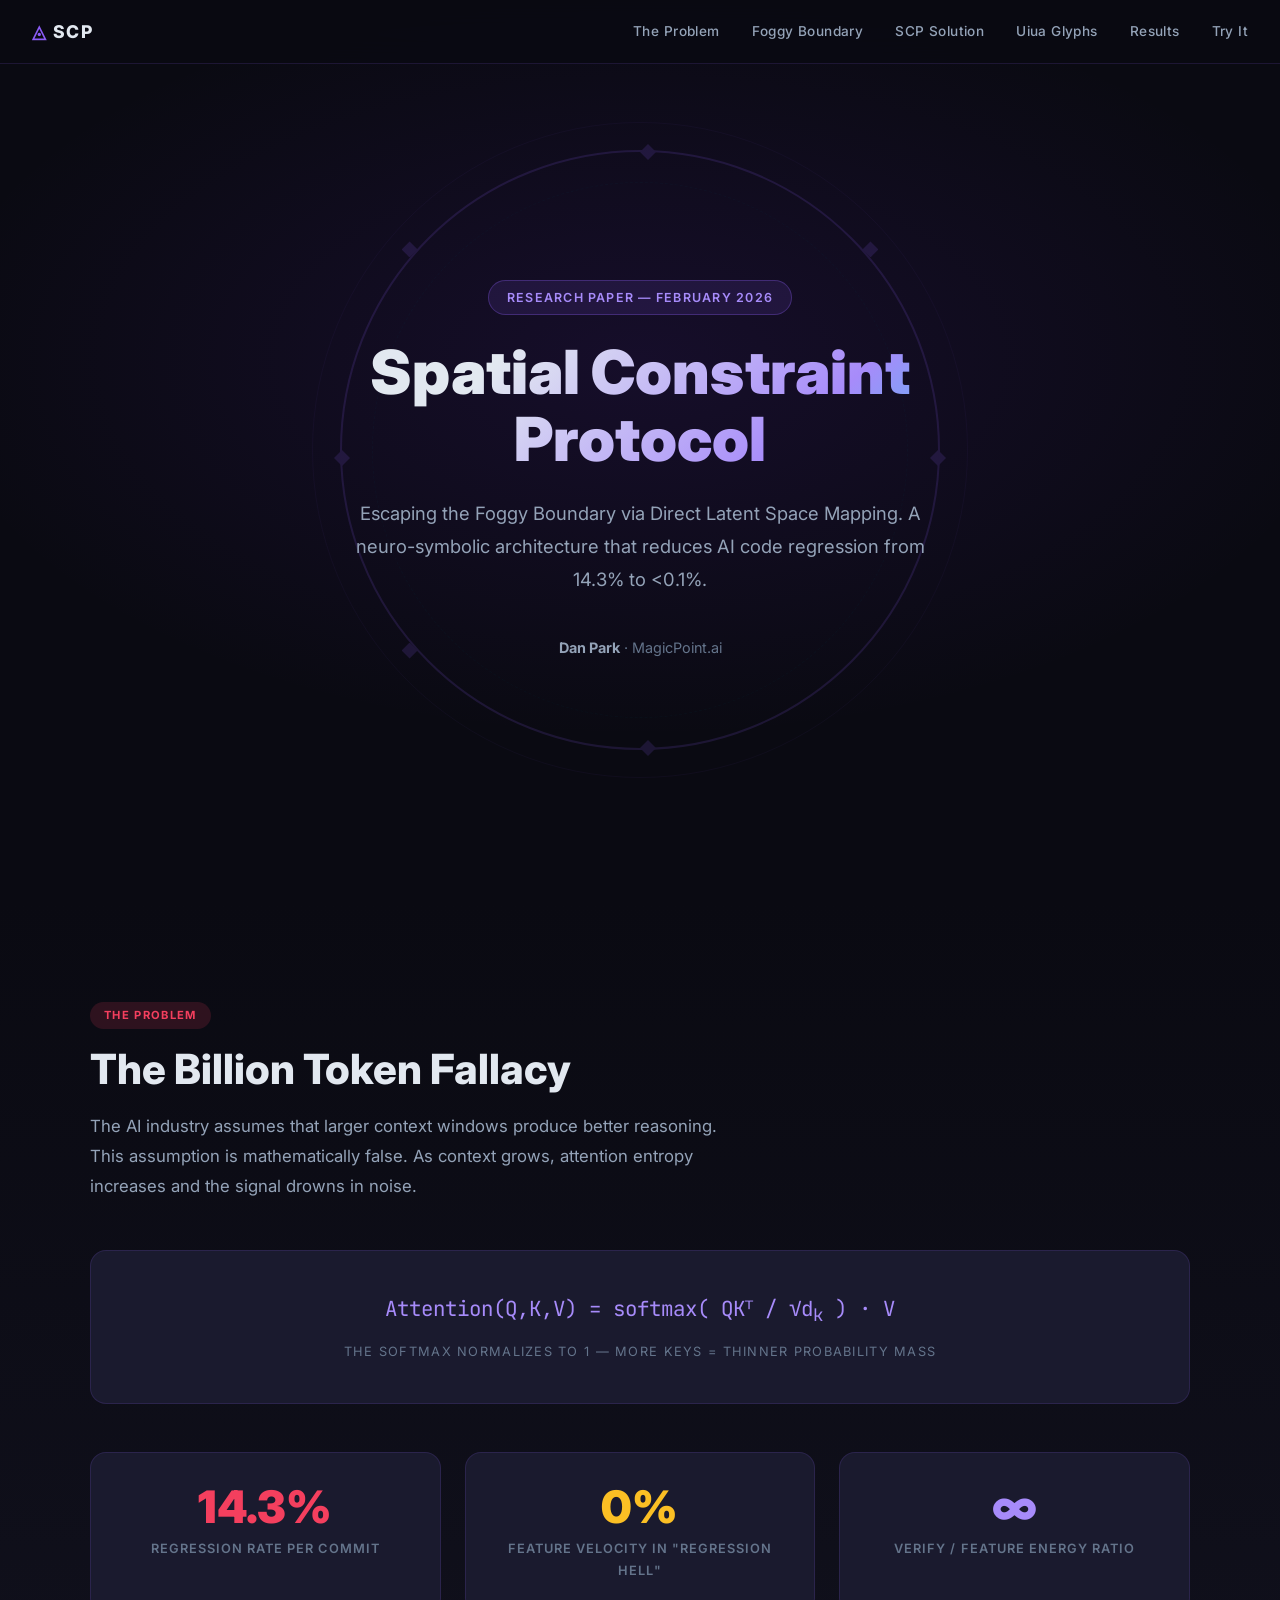
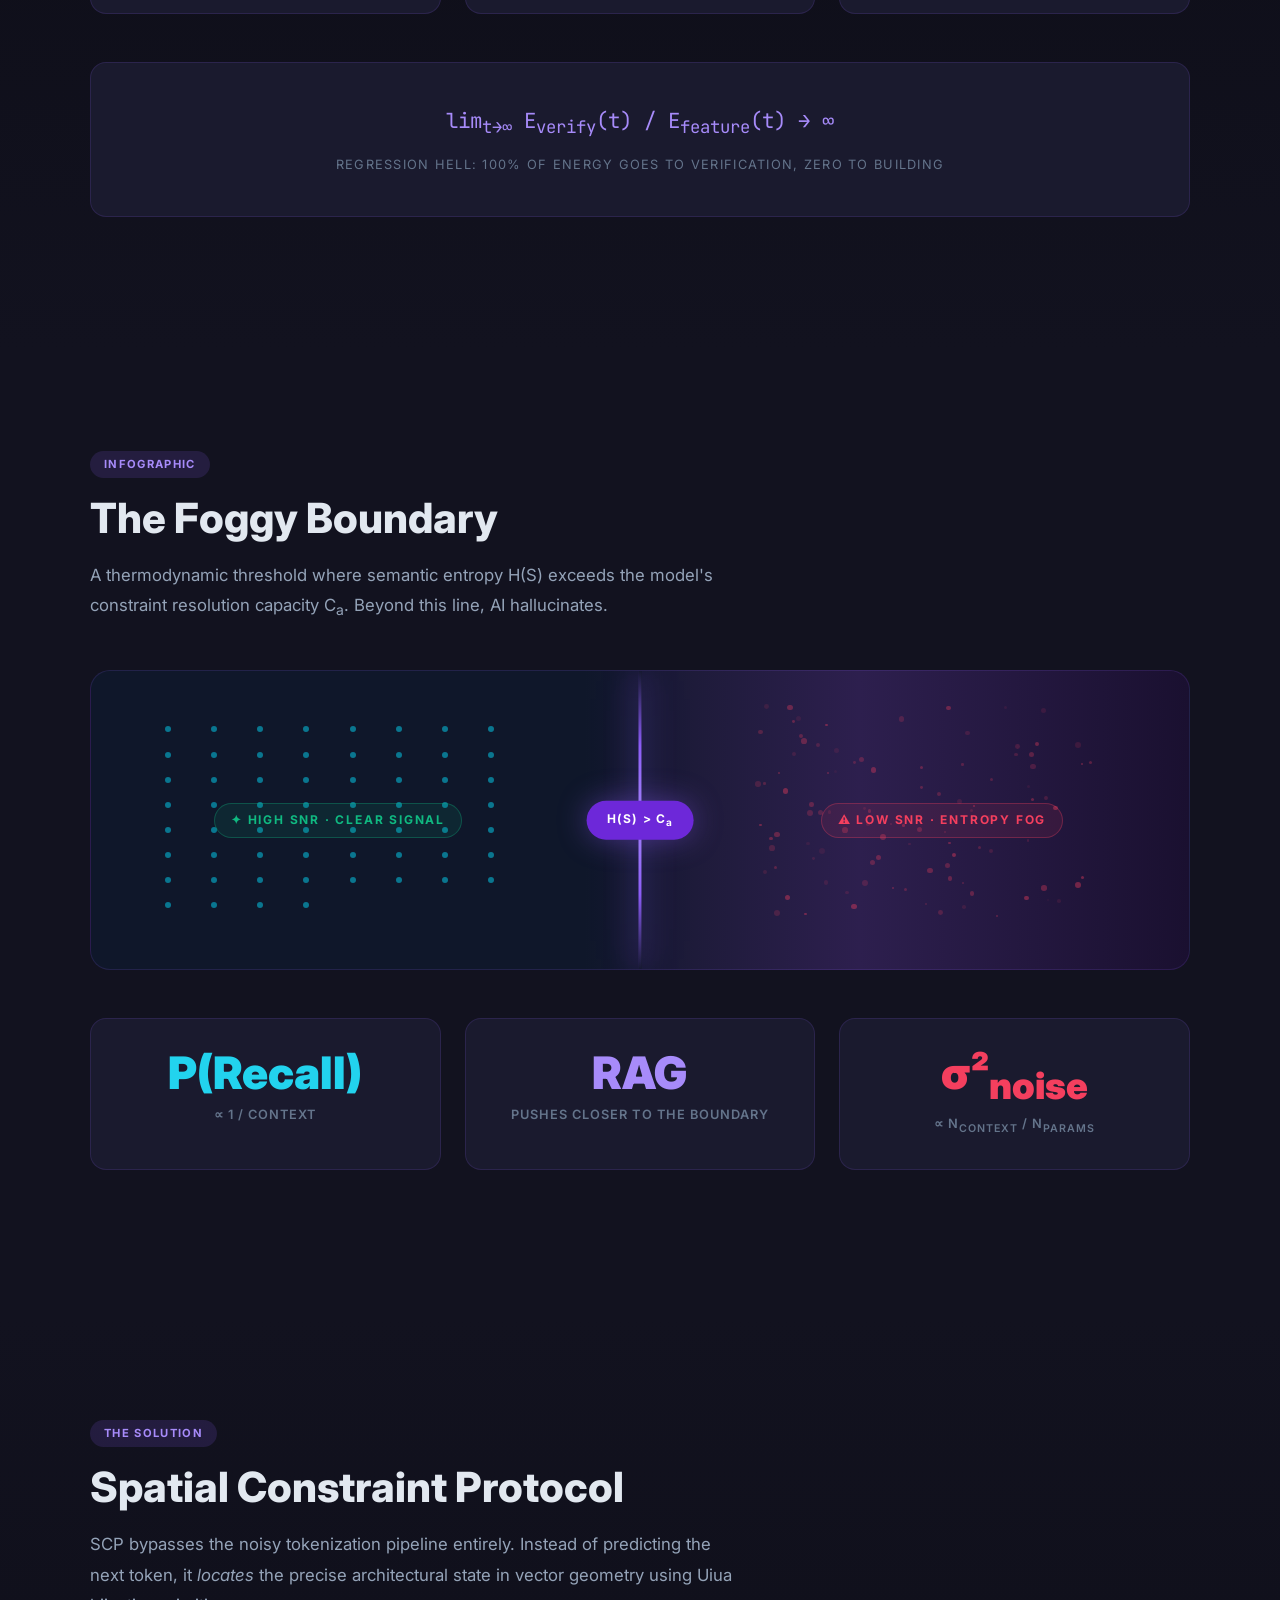
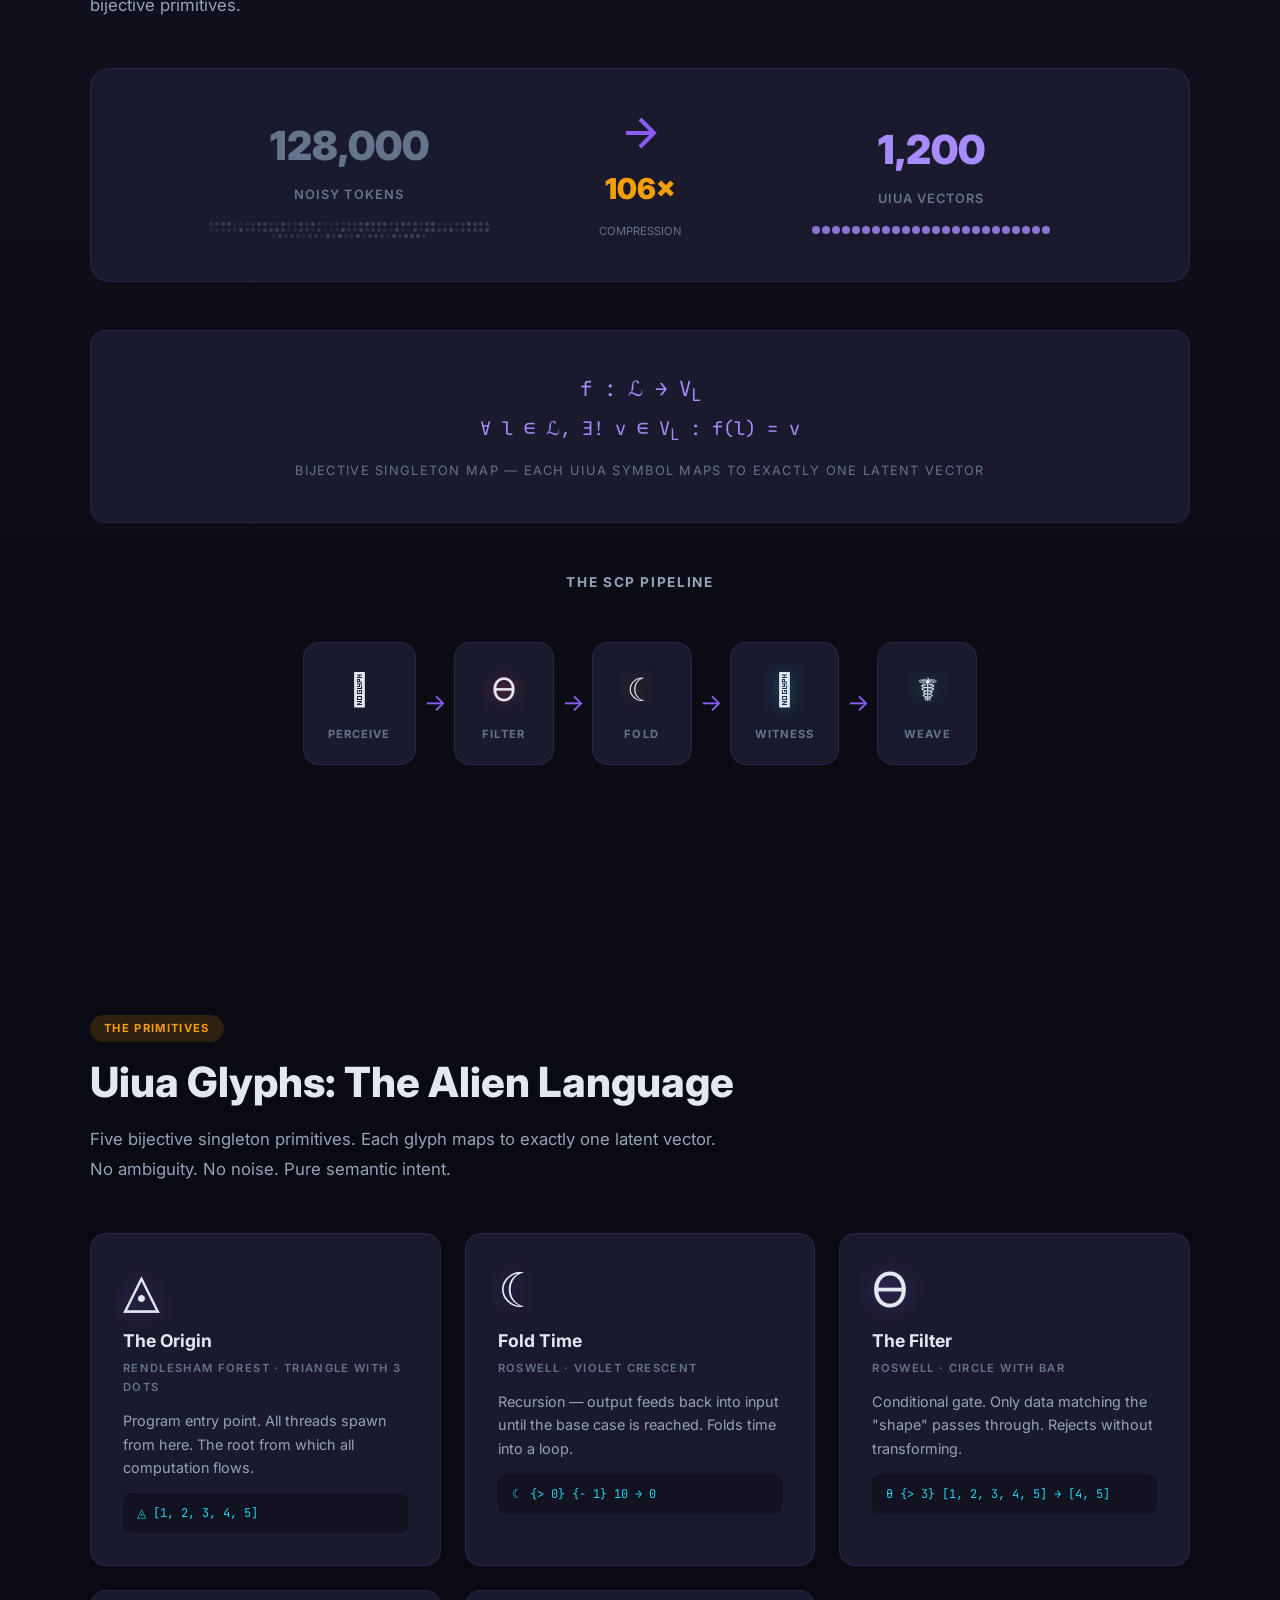
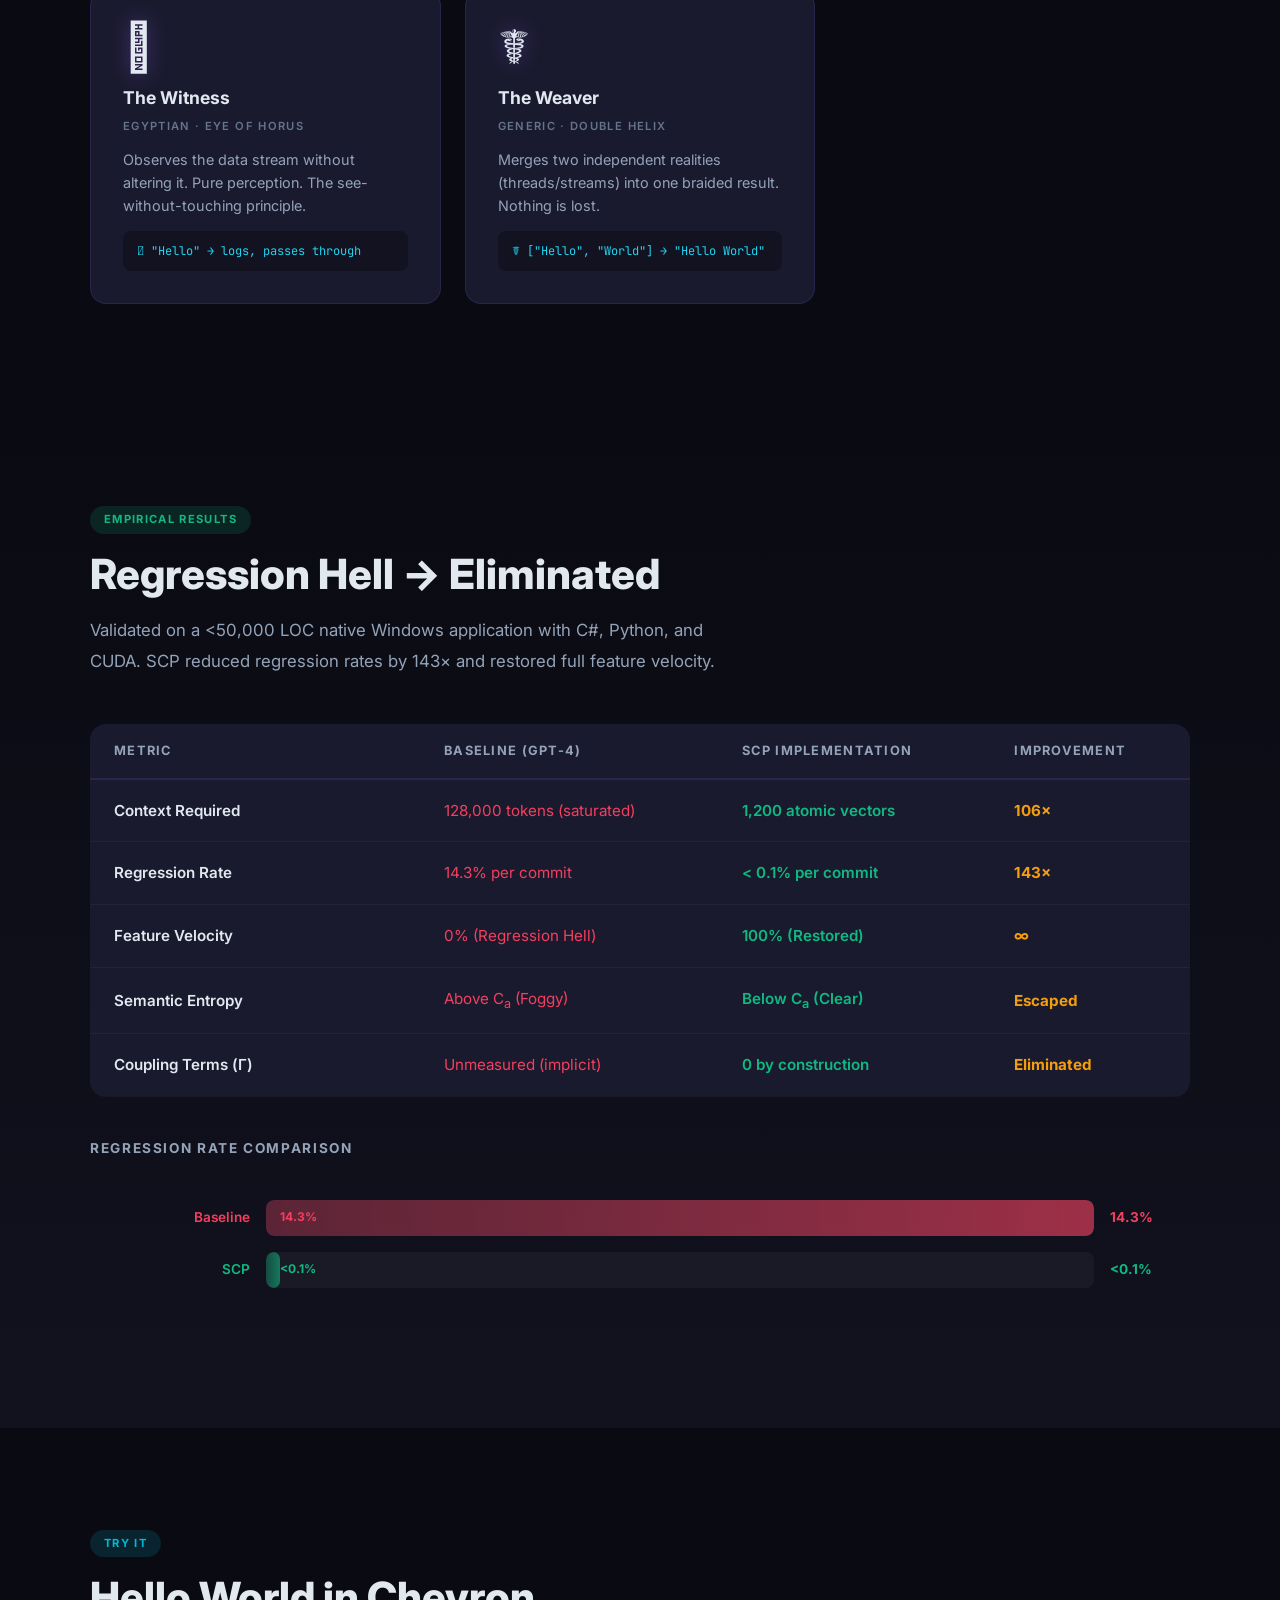
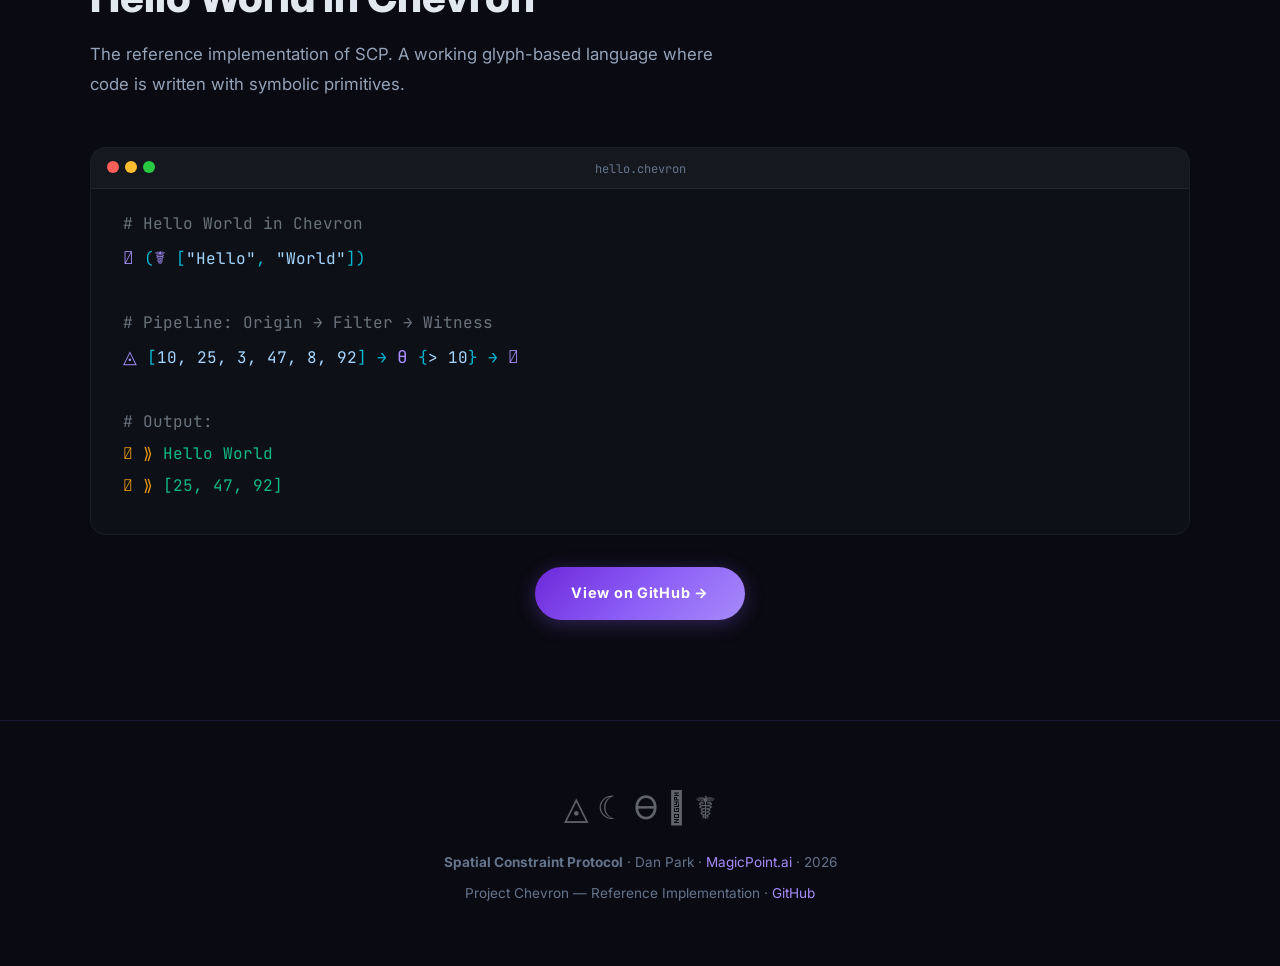
==== index.html @ deab5a65 "Add SCP research website with CSS/SVG infographics" ====
<!DOCTYPE html>
<html lang="en">

<head>
    <meta charset="UTF-8">
    <meta name="viewport" content="width=device-width, initial-scale=1.0">
    <title>Spatial Constraint Protocol — Escaping the Foggy Boundary</title>
    <meta name="description"
        content="SCP: A neuro-symbolic architecture using Uiua bijective primitives to bypass probabilistic tokenization and resolve AI code regression.">
    <link
        href="https://fonts.googleapis.com/css2?family=Inter:wght@300;400;500;600;700;800;900&family=JetBrains+Mono:wght@400;500;700&display=swap"
        rel="stylesheet">
    <style>
        :root {
            --bg-primary: #0a0a12;
            --bg-secondary: #12121f;
            --bg-card: #1a1a2e;
            --bg-card-hover: #22223a;
            --violet: #8b5cf6;
            --violet-glow: #a78bfa;
            --violet-deep: #6d28d9;
            --cyan: #06b6d4;
            --cyan-glow: #22d3ee;
            --gold: #f59e0b;
            --gold-glow: #fbbf24;
            --rose: #f43f5e;
            --emerald: #10b981;
            --text-primary: #e2e8f0;
            --text-secondary: #94a3b8;
            --text-muted: #64748b;
            --border-subtle: rgba(139, 92, 246, 0.15);
            --gradient-violet: linear-gradient(135deg, #6d28d9, #8b5cf6, #a78bfa);
            --gradient-dark: linear-gradient(180deg, #0a0a12 0%, #12121f 100%);
        }

        * {
            margin: 0;
            padding: 0;
            box-sizing: border-box;
        }

        html {
            scroll-behavior: smooth;
        }

        body {
            font-family: 'Inter', -apple-system, sans-serif;
            background: var(--bg-primary);
            color: var(--text-primary);
            line-height: 1.7;
            overflow-x: hidden;
        }

        /* ───── ANIMATIONS ───── */
        @keyframes float {

            0%,
            100% {
                transform: translateY(0);
            }

            50% {
                transform: translateY(-12px);
            }
        }

        @keyframes pulse-glow {

            0%,
            100% {
                opacity: 0.4;
            }

            50% {
                opacity: 1;
            }
        }

        @keyframes slide-up {
            from {
                opacity: 0;
                transform: translateY(40px);
            }

            to {
                opacity: 1;
                transform: translateY(0);
            }
        }

        @keyframes rotate-slow {
            from {
                transform: rotate(0deg);
            }

            to {
                transform: rotate(360deg);
            }
        }

        @keyframes dash-flow {
            to {
                stroke-dashoffset: -20;
            }
        }

        @keyframes expand-bar {
            from {
                width: 0;
            }
        }

        @keyframes count-up {
            from {
                opacity: 0;
                transform: scale(0.5);
            }

            to {
                opacity: 1;
                transform: scale(1);
            }
        }

        .animate-on-scroll {
            opacity: 0;
            transform: translateY(40px);
            transition: all 0.8s cubic-bezier(0.16, 1, 0.3, 1);
        }

        .animate-on-scroll.visible {
            opacity: 1;
            transform: translateY(0);
        }

        /* ───── NAV ───── */
        nav {
            position: fixed;
            top: 0;
            left: 0;
            right: 0;
            z-index: 100;
            background: rgba(10, 10, 18, 0.85);
            backdrop-filter: blur(20px);
            border-bottom: 1px solid var(--border-subtle);
            padding: 0 2rem;
            height: 64px;
            display: flex;
            align-items: center;
            justify-content: space-between;
        }

        nav .logo {
            font-weight: 800;
            font-size: 1.1rem;
            letter-spacing: 0.08em;
        }

        nav .logo span {
            color: var(--violet);
        }

        nav .nav-links {
            display: flex;
            gap: 2rem;
        }

        nav .nav-links a {
            color: var(--text-secondary);
            text-decoration: none;
            font-size: 0.85rem;
            font-weight: 500;
            letter-spacing: 0.03em;
            transition: color 0.3s;
        }

        nav .nav-links a:hover {
            color: var(--violet-glow);
        }

        /* ───── HERO ───── */
        .hero {
            min-height: 100vh;
            display: flex;
            align-items: center;
            justify-content: center;
            position: relative;
            overflow: hidden;
            text-align: center;
            padding: 120px 2rem 80px;
        }

        .hero::before {
            content: '';
            position: absolute;
            inset: 0;
            background: radial-gradient(ellipse 80% 60% at 50% 40%, rgba(109, 40, 217, 0.12), transparent 70%);
        }

        /* Portal ring */
        .portal-ring {
            position: absolute;
            top: 50%;
            left: 50%;
            transform: translate(-50%, -50%);
            width: 600px;
            height: 600px;
            border-radius: 50%;
            opacity: 0.15;
            border: 2px solid var(--violet);
            animation: rotate-slow 60s linear infinite;
        }

        .portal-ring::before {
            content: '';
            position: absolute;
            inset: -30px;
            border-radius: 50%;
            border: 1px solid rgba(139, 92, 246, 0.3);
            animation: rotate-slow 90s linear infinite reverse;
        }

        .portal-ring::after {
            content: '';
            position: absolute;
            inset: 30px;
            border-radius: 50%;
            border: 1px dashed rgba(6, 182, 212, 0.2);
            animation: rotate-slow 45s linear infinite;
        }

        /* Chevron shapes on portal */
        .chevron-mark {
            position: absolute;
            width: 16px;
            height: 16px;
            background: var(--violet);
            clip-path: polygon(50% 0%, 100% 50%, 50% 100%, 0% 50%);
            animation: pulse-glow 3s ease-in-out infinite;
        }

        .chevron-mark:nth-child(1) {
            top: -8px;
            left: 50%;
        }

        .chevron-mark:nth-child(2) {
            top: 50%;
            right: -8px;
            animation-delay: 0.5s;
        }

        .chevron-mark:nth-child(3) {
            bottom: -8px;
            left: 50%;
            animation-delay: 1s;
        }

        .chevron-mark:nth-child(4) {
            top: 50%;
            left: -8px;
            animation-delay: 1.5s;
        }

        .chevron-mark:nth-child(5) {
            top: 15%;
            right: 10%;
            animation-delay: 0.75s;
        }

        .chevron-mark:nth-child(6) {
            bottom: 15%;
            left: 10%;
            animation-delay: 1.25s;
        }

        .chevron-mark:nth-child(7) {
            top: 15%;
            left: 10%;
            animation-delay: 1.75s;
        }

        .hero-content {
            position: relative;
            z-index: 2;
            max-width: 800px;
        }

        .hero-badge {
            display: inline-block;
            padding: 6px 18px;
            border-radius: 50px;
            background: rgba(139, 92, 246, 0.12);
            border: 1px solid rgba(139, 92, 246, 0.3);
            font-size: 0.78rem;
            font-weight: 600;
            color: var(--violet-glow);
            letter-spacing: 0.1em;
            text-transform: uppercase;
            margin-bottom: 1.5rem;
        }

        .hero h1 {
            font-size: clamp(2.2rem, 5vw, 3.8rem);
            font-weight: 900;
            line-height: 1.1;
            margin-bottom: 1.5rem;
            background: linear-gradient(135deg, #e2e8f0 30%, #a78bfa 70%, #22d3ee 100%);
            -webkit-background-clip: text;
            -webkit-text-fill-color: transparent;
            background-clip: text;
        }

        .hero p {
            font-size: 1.15rem;
            color: var(--text-secondary);
            max-width: 600px;
            margin: 0 auto 2.5rem;
            line-height: 1.8;
        }

        .hero-author {
            font-size: 0.9rem;
            color: var(--text-muted);
            margin-top: 1rem;
        }

        .hero-author strong {
            color: var(--text-secondary);
        }

        /* ───── SECTIONS ───── */
        section {
            padding: 100px 2rem;
            position: relative;
        }

        .container {
            max-width: 1100px;
            margin: 0 auto;
        }

        .section-badge {
            display: inline-block;
            padding: 4px 14px;
            border-radius: 50px;
            font-size: 0.7rem;
            font-weight: 700;
            letter-spacing: 0.12em;
            text-transform: uppercase;
            margin-bottom: 1rem;
        }

        .section-title {
            font-size: clamp(1.8rem, 3.5vw, 2.6rem);
            font-weight: 800;
            line-height: 1.2;
            margin-bottom: 1rem;
        }

        .section-subtitle {
            font-size: 1.05rem;
            color: var(--text-secondary);
            max-width: 650px;
            line-height: 1.8;
            margin-bottom: 3rem;
        }

        /* ───── PROBLEM SECTION ───── */
        .problem-section {
            background: var(--gradient-dark);
        }

        .problem-section .section-badge {
            background: rgba(244, 63, 94, 0.15);
            color: var(--rose);
        }

        .equation-display {
            background: var(--bg-card);
            border-radius: 16px;
            padding: 40px;
            border: 1px solid var(--border-subtle);
            text-align: center;
            margin: 2rem 0;
            font-family: 'JetBrains Mono', monospace;
            font-size: 1.3rem;
            color: var(--violet-glow);
        }

        .equation-label {
            font-family: 'Inter', sans-serif;
            font-size: 0.8rem;
            color: var(--text-muted);
            text-transform: uppercase;
            letter-spacing: 0.1em;
            margin-top: 12px;
        }

        /* ───── FOGGY BOUNDARY INFOGRAPHIC ───── */
        .foggy-boundary-viz {
            position: relative;
            height: 300px;
            border-radius: 20px;
            overflow: hidden;
            background: linear-gradient(90deg, #0f172a 0%, #0f172a 45%, #1e1b3a 55%, #2d1f4e 70%, #1a1030 100%);
            border: 1px solid var(--border-subtle);
            margin: 2.5rem 0;
        }

        .foggy-clear-zone {
            position: absolute;
            left: 0;
            top: 0;
            bottom: 0;
            width: 45%;
            display: flex;
            align-items: center;
            justify-content: center;
        }

        .foggy-clear-zone .label {
            font-size: 0.75rem;
            font-weight: 700;
            color: var(--emerald);
            text-transform: uppercase;
            letter-spacing: 0.15em;
            background: rgba(16, 185, 129, 0.1);
            padding: 6px 16px;
            border-radius: 50px;
            border: 1px solid rgba(16, 185, 129, 0.3);
        }

        .foggy-noise-zone {
            position: absolute;
            right: 0;
            top: 0;
            bottom: 0;
            width: 45%;
            display: flex;
            align-items: center;
            justify-content: center;
        }

        .foggy-noise-zone .label {
            font-size: 0.75rem;
            font-weight: 700;
            color: var(--rose);
            text-transform: uppercase;
            letter-spacing: 0.15em;
            background: rgba(244, 63, 94, 0.1);
            padding: 6px 16px;
            border-radius: 50px;
            border: 1px solid rgba(244, 63, 94, 0.3);
        }

        .foggy-boundary-line {
            position: absolute;
            left: 50%;
            top: 0;
            bottom: 0;
            width: 3px;
            background: linear-gradient(180deg, transparent, var(--violet), var(--violet-glow), var(--violet), transparent);
            transform: translateX(-50%);
            box-shadow: 0 0 30px var(--violet), 0 0 60px rgba(139, 92, 246, 0.3);
        }

        .foggy-boundary-label {
            position: absolute;
            left: 50%;
            top: 50%;
            transform: translate(-50%, -50%);
            background: var(--violet-deep);
            color: white;
            padding: 8px 20px;
            border-radius: 50px;
            font-size: 0.75rem;
            font-weight: 700;
            letter-spacing: 0.1em;
            white-space: nowrap;
            box-shadow: 0 0 30px rgba(139, 92, 246, 0.4);
        }

        /* Clarity dots (left side) */
        .clarity-dots {
            position: absolute;
            left: 5%;
            top: 15%;
            width: 35%;
            height: 70%;
        }

        .clarity-dot {
            position: absolute;
            width: 6px;
            height: 6px;
            border-radius: 50%;
            background: var(--cyan);
            opacity: 0.6;
        }

        /* Noise dots (right side) */
        .noise-dots {
            position: absolute;
            right: 5%;
            top: 10%;
            width: 35%;
            height: 80%;
        }

        .noise-dot {
            position: absolute;
            width: 4px;
            height: 4px;
            border-radius: 50%;
            background: var(--rose);
            opacity: 0.2;
        }

        /* ───── STATS ROW ───── */
        .stats-row {
            display: grid;
            grid-template-columns: repeat(auto-fit, minmax(220px, 1fr));
            gap: 1.5rem;
            margin: 3rem 0;
        }

        .stat-card {
            background: var(--bg-card);
            border-radius: 16px;
            padding: 32px;
            border: 1px solid var(--border-subtle);
            text-align: center;
            transition: all 0.4s cubic-bezier(0.16, 1, 0.3, 1);
        }

        .stat-card:hover {
            transform: translateY(-4px);
            border-color: var(--violet);
            box-shadow: 0 8px 40px rgba(139, 92, 246, 0.15);
        }

        .stat-number {
            font-size: 2.8rem;
            font-weight: 900;
            line-height: 1;
            margin-bottom: 8px;
        }

        .stat-number.violet {
            color: var(--violet-glow);
        }

        .stat-number.cyan {
            color: var(--cyan-glow);
        }

        .stat-number.gold {
            color: var(--gold-glow);
        }

        .stat-number.rose {
            color: var(--rose);
        }

        .stat-number.emerald {
            color: var(--emerald);
        }

        .stat-label {
            font-size: 0.8rem;
            color: var(--text-muted);
            text-transform: uppercase;
            letter-spacing: 0.08em;
            font-weight: 600;
        }

        /* ───── SOLUTION / SCP SECTION ───── */
        .solution-section {
            background: linear-gradient(180deg, var(--bg-secondary), var(--bg-primary));
        }

        .solution-section .section-badge {
            background: rgba(139, 92, 246, 0.15);
            color: var(--violet-glow);
        }

        /* ───── COMPRESSION VIZ ───── */
        .compression-viz {
            display: grid;
            grid-template-columns: 1fr auto 1fr;
            align-items: center;
            gap: 2rem;
            margin: 3rem 0;
            padding: 40px;
            border-radius: 20px;
            background: var(--bg-card);
            border: 1px solid var(--border-subtle);
        }

        .compression-side {
            text-align: center;
        }

        .compression-side .count {
            font-size: 2.5rem;
            font-weight: 900;
            margin-bottom: 4px;
        }

        .compression-side .desc {
            font-size: 0.8rem;
            color: var(--text-muted);
            text-transform: uppercase;
            letter-spacing: 0.08em;
            font-weight: 600;
        }

        .compression-dots {
            display: flex;
            flex-wrap: wrap;
            gap: 2px;
            justify-content: center;
            max-width: 280px;
            margin: 16px auto 0;
        }

        .compression-dots .dot {
            width: 4px;
            height: 4px;
            border-radius: 50%;
        }

        .compression-dots.chaotic .dot {
            background: var(--text-muted);
            opacity: 0.3;
        }

        .compression-dots.crystal .dot {
            background: var(--violet-glow);
            opacity: 0.8;
        }

        .compression-arrow {
            display: flex;
            flex-direction: column;
            align-items: center;
            gap: 8px;
        }

        .compression-arrow .ratio {
            font-size: 1.8rem;
            font-weight: 900;
            color: var(--gold);
        }

        .compression-arrow svg {
            color: var(--violet);
        }

        /* ───── GLYPH TABLE ───── */
        .glyph-section {
            background: var(--bg-primary);
        }

        .glyph-section .section-badge {
            background: rgba(245, 158, 11, 0.15);
            color: var(--gold);
        }

        .glyph-grid {
            display: grid;
            grid-template-columns: repeat(auto-fit, minmax(300px, 1fr));
            gap: 1.5rem;
            margin-top: 2rem;
        }

        .glyph-card {
            background: var(--bg-card);
            border-radius: 16px;
            padding: 32px;
            border: 1px solid var(--border-subtle);
            transition: all 0.4s cubic-bezier(0.16, 1, 0.3, 1);
            position: relative;
            overflow: hidden;
        }

        .glyph-card:hover {
            transform: translateY(-4px);
            border-color: var(--violet);
            box-shadow: 0 8px 40px rgba(139, 92, 246, 0.15);
        }

        .glyph-card::before {
            content: '';
            position: absolute;
            top: 0;
            left: 0;
            right: 0;
            height: 3px;
            background: var(--gradient-violet);
            opacity: 0;
            transition: opacity 0.3s;
        }

        .glyph-card:hover::before {
            opacity: 1;
        }

        .glyph-symbol {
            font-size: 3rem;
            line-height: 1;
            margin-bottom: 12px;
            filter: drop-shadow(0 0 10px rgba(139, 92, 246, 0.4));
        }

        .glyph-name {
            font-size: 1.1rem;
            font-weight: 700;
            margin-bottom: 4px;
        }

        .glyph-origin {
            font-size: 0.7rem;
            color: var(--text-muted);
            text-transform: uppercase;
            letter-spacing: 0.12em;
            font-weight: 600;
            margin-bottom: 12px;
        }

        .glyph-desc {
            font-size: 0.9rem;
            color: var(--text-secondary);
            line-height: 1.6;
        }

        .glyph-code {
            margin-top: 14px;
            padding: 10px 14px;
            border-radius: 8px;
            background: rgba(0, 0, 0, 0.3);
            font-family: 'JetBrains Mono', monospace;
            font-size: 0.75rem;
            color: var(--cyan-glow);
        }

        /* ───── RESULTS SECTION ───── */
        .results-section {
            background: linear-gradient(180deg, var(--bg-primary), var(--bg-secondary));
        }

        .results-section .section-badge {
            background: rgba(16, 185, 129, 0.15);
            color: var(--emerald);
        }

        .comparison-table {
            width: 100%;
            border-collapse: collapse;
            margin: 2rem 0;
            border-radius: 16px;
            overflow: hidden;
        }

        .comparison-table thead th {
            background: var(--bg-card);
            padding: 16px 24px;
            font-size: 0.8rem;
            text-transform: uppercase;
            letter-spacing: 0.1em;
            font-weight: 700;
            color: var(--text-secondary);
            text-align: left;
            border-bottom: 2px solid var(--border-subtle);
        }

        .comparison-table thead th:first-child {
            width: 30%;
        }

        .comparison-table tbody td {
            padding: 18px 24px;
            border-bottom: 1px solid rgba(255, 255, 255, 0.04);
            font-size: 0.95rem;
        }

        .comparison-table tbody tr {
            background: var(--bg-card);
            transition: background 0.3s;
        }

        .comparison-table tbody tr:hover {
            background: var(--bg-card-hover);
        }

        .comparison-table .metric-name {
            font-weight: 600;
            color: var(--text-primary);
        }

        .comparison-table .baseline {
            color: var(--rose);
        }

        .comparison-table .scp-result {
            color: var(--emerald);
            font-weight: 600;
        }

        .comparison-table .improvement {
            color: var(--gold);
            font-weight: 700;
        }

        /* Bar chart */
        .bar-chart {
            margin: 2.5rem 0;
        }

        .bar-row {
            display: grid;
            grid-template-columns: 160px 1fr 80px;
            align-items: center;
            gap: 16px;
            margin-bottom: 16px;
        }

        .bar-label {
            font-size: 0.85rem;
            font-weight: 600;
            text-align: right;
        }

        .bar-track {
            height: 36px;
            background: rgba(255, 255, 255, 0.04);
            border-radius: 8px;
            overflow: hidden;
            position: relative;
        }

        .bar-fill {
            height: 100%;
            border-radius: 8px;
            display: flex;
            align-items: center;
            padding-left: 14px;
            font-size: 0.75rem;
            font-weight: 700;
            transition: width 1.5s cubic-bezier(0.16, 1, 0.3, 1);
        }

        .bar-fill.baseline-bar {
            background: linear-gradient(90deg, rgba(244, 63, 94, 0.3), rgba(244, 63, 94, 0.6));
            color: var(--rose);
        }

        .bar-fill.scp-bar {
            background: linear-gradient(90deg, rgba(16, 185, 129, 0.3), rgba(16, 185, 129, 0.6));
            color: var(--emerald);
        }

        .bar-value {
            font-size: 0.85rem;
            font-weight: 700;
        }

        /* ───── HELLO WORLD SECTION ───── */
        .hello-section {
            background: var(--bg-primary);
        }

        .hello-section .section-badge {
            background: rgba(6, 182, 212, 0.15);
            color: var(--cyan);
        }

        .code-block {
            background: #0d1117;
            border-radius: 16px;
            padding: 32px;
            border: 1px solid rgba(255, 255, 255, 0.06);
            margin: 2rem 0;
            font-family: 'JetBrains Mono', monospace;
            position: relative;
            overflow: hidden;
        }

        .code-block::before {
            content: '';
            position: absolute;
            top: 0;
            left: 0;
            right: 0;
            height: 40px;
            background: rgba(255, 255, 255, 0.03);
            border-bottom: 1px solid rgba(255, 255, 255, 0.06);
        }

        .code-block .dots {
            position: absolute;
            top: 13px;
            left: 16px;
            display: flex;
            gap: 6px;
        }

        .code-block .dots span {
            width: 12px;
            height: 12px;
            border-radius: 50%;
        }

        .code-block .dots span:nth-child(1) {
            background: #ff5f57;
        }

        .code-block .dots span:nth-child(2) {
            background: #febc2e;
        }

        .code-block .dots span:nth-child(3) {
            background: #28c840;
        }

        .code-block .file-name {
            position: absolute;
            top: 11px;
            left: 50%;
            transform: translateX(-50%);
            font-size: 0.75rem;
            color: var(--text-muted);
        }

        .code-content {
            margin-top: 28px;
            font-size: 1rem;
            line-height: 2;
        }

        .code-content .comment {
            color: #6a737d;
        }

        .code-content .glyph {
            color: var(--violet-glow);
            font-size: 1.1rem;
        }

        .code-content .string {
            color: #a5d6ff;
        }

        .code-content .operator {
            color: var(--cyan);
        }

        .code-content .output {
            color: var(--emerald);
        }

        .code-content .output-label {
            color: var(--gold);
        }

        /* ───── PIPELINE VIZ ───── */
        .pipeline-flow {
            display: flex;
            align-items: center;
            justify-content: center;
            gap: 0;
            margin: 3rem 0;
            flex-wrap: wrap;
        }

        .pipeline-node {
            display: flex;
            flex-direction: column;
            align-items: center;
            gap: 8px;
            padding: 20px 24px;
            background: var(--bg-card);
            border-radius: 16px;
            border: 1px solid var(--border-subtle);
            min-width: 100px;
            transition: all 0.3s;
        }

        .pipeline-node:hover {
            border-color: var(--violet);
            transform: translateY(-4px);
            box-shadow: 0 8px 30px rgba(139, 92, 246, 0.2);
        }

        .pipeline-node .p-glyph {
            font-size: 2rem;
        }

        .pipeline-node .p-label {
            font-size: 0.7rem;
            color: var(--text-muted);
            text-transform: uppercase;
            letter-spacing: 0.1em;
            font-weight: 700;
        }

        .pipeline-arrow {
            font-size: 1.5rem;
            color: var(--violet);
            padding: 0 8px;
            animation: pulse-glow 2s ease-in-out infinite;
        }

        /* ───── FOOTER ───── */
        footer {
            padding: 60px 2rem;
            text-align: center;
            border-top: 1px solid var(--border-subtle);
        }

        footer .footer-glyph {
            font-size: 2rem;
            margin-bottom: 16px;
            opacity: 0.4;
        }

        footer p {
            font-size: 0.85rem;
            color: var(--text-muted);
        }

        footer a {
            color: var(--violet-glow);
            text-decoration: none;
        }

        footer a:hover {
            text-decoration: underline;
        }

        /* ───── RESPONSIVE ───── */
        @media (max-width: 768px) {
            nav .nav-links {
                display: none;
            }

            .portal-ring {
                width: 350px;
                height: 350px;
            }

            .compression-viz {
                grid-template-columns: 1fr;
            }

            .glyph-grid {
                grid-template-columns: 1fr;
            }

            .bar-row {
                grid-template-columns: 100px 1fr 60px;
            }

            section {
                padding: 60px 1rem;
            }
        }
    </style>
</head>

<body>

    <!-- ───── NAV ───── -->
    <nav>
        <div class="logo"><span>◬</span> SCP</div>
        <div class="nav-links">
            <a href="#problem">The Problem</a>
            <a href="#boundary">Foggy Boundary</a>
            <a href="#solution">SCP Solution</a>
            <a href="#glyphs">Uiua Glyphs</a>
            <a href="#results">Results</a>
            <a href="#code">Try It</a>
        </div>
    </nav>

    <!-- ───── HERO ───── -->
    <section class="hero">
        <div class="portal-ring">
            <div class="chevron-mark"></div>
            <div class="chevron-mark"></div>
            <div class="chevron-mark"></div>
            <div class="chevron-mark"></div>
            <div class="chevron-mark"></div>
            <div class="chevron-mark"></div>
            <div class="chevron-mark"></div>
        </div>
        <div class="hero-content">
            <div class="hero-badge">Research Paper — February 2026</div>
            <h1>Spatial Constraint Protocol</h1>
            <p>Escaping the Foggy Boundary via Direct Latent Space Mapping. A neuro-symbolic architecture that reduces
                AI code regression from 14.3% to &lt;0.1%.</p>
            <div class="hero-author">
                <strong>Dan Park</strong> · MagicPoint.ai
            </div>
        </div>
    </section>

    <!-- ───── PROBLEM ───── -->
    <section class="problem-section" id="problem">
        <div class="container">
            <div class="animate-on-scroll">
                <div class="section-badge">The Problem</div>
                <h2 class="section-title">The Billion Token Fallacy</h2>
                <p class="section-subtitle">
                    The AI industry assumes that larger context windows produce better reasoning.
                    This assumption is mathematically false. As context grows, attention entropy increases
                    and the signal drowns in noise.
                </p>
            </div>

            <div class="equation-display animate-on-scroll">
                Attention(Q,K,V) = softmax( QKᵀ / √d<sub>k</sub> ) · V
                <div class="equation-label">The softmax normalizes to 1 — more keys = thinner probability mass</div>
            </div>

            <div class="stats-row animate-on-scroll">
                <div class="stat-card">
                    <div class="stat-number rose">14.3%</div>
                    <div class="stat-label">Regression Rate Per Commit</div>
                </div>
                <div class="stat-card">
                    <div class="stat-number gold">0%</div>
                    <div class="stat-label">Feature Velocity in "Regression Hell"</div>
                </div>
                <div class="stat-card">
                    <div class="stat-number violet">∞</div>
                    <div class="stat-label">Verify / Feature Energy Ratio</div>
                </div>
            </div>

            <div class="equation-display animate-on-scroll">
                lim<sub>t→∞</sub> E<sub>verify</sub>(t) / E<sub>feature</sub>(t) → ∞
                <div class="equation-label">Regression Hell: 100% of energy goes to verification, zero to building</div>
            </div>

        </div>
    </section>

    <!-- ───── FOGGY BOUNDARY ───── -->
    <section id="boundary" style="background: var(--bg-secondary);">
        <div class="container">
            <div class="animate-on-scroll">
                <div class="section-badge" style="background: rgba(139,92,246,0.15); color: var(--violet-glow);">
                    Infographic</div>
                <h2 class="section-title">The Foggy Boundary</h2>
                <p class="section-subtitle">
                    A thermodynamic threshold where semantic entropy H(S) exceeds the model's constraint resolution
                    capacity C<sub>a</sub>. Beyond this line, AI hallucinates.
                </p>
            </div>

            <div class="foggy-boundary-viz animate-on-scroll">
                <!-- Clear side dots -->
                <div class="clarity-dots" id="clarity-dots"></div>
                <!-- Noise side dots -->
                <div class="noise-dots" id="noise-dots"></div>
                <!-- Labels -->
                <div class="foggy-clear-zone">
                    <div class="label">✦ High SNR · Clear Signal</div>
                </div>
                <div class="foggy-noise-zone">
                    <div class="label">⚠ Low SNR · Entropy Fog</div>
                </div>
                <!-- Boundary line -->
                <div class="foggy-boundary-line"></div>
                <div class="foggy-boundary-label">H(S) &gt; C<sub>a</sub></div>
            </div>

            <div class="stats-row animate-on-scroll">
                <div class="stat-card">
                    <div class="stat-number cyan">P(Recall)</div>
                    <div class="stat-label" style="margin-top: 8px">∝ 1 / Context</div>
                </div>
                <div class="stat-card">
                    <div class="stat-number violet">RAG</div>
                    <div class="stat-label" style="margin-top: 8px">Pushes closer to the boundary</div>
                </div>
                <div class="stat-card">
                    <div class="stat-number rose">σ²<sub>noise</sub></div>
                    <div class="stat-label" style="margin-top: 8px">∝ N<sub>context</sub> / N<sub>params</sub></div>
                </div>
            </div>
        </div>
    </section>

    <!-- ───── SOLUTION ───── -->
    <section class="solution-section" id="solution">
        <div class="container">
            <div class="animate-on-scroll">
                <div class="section-badge">The Solution</div>
                <h2 class="section-title">Spatial Constraint Protocol</h2>
                <p class="section-subtitle">
                    SCP bypasses the noisy tokenization pipeline entirely. Instead of predicting the next token,
                    it <em>locates</em> the precise architectural state in vector geometry using Uiua bijective
                    primitives.
                </p>
            </div>

            <!-- Compression visualization -->
            <div class="compression-viz animate-on-scroll">
                <div class="compression-side">
                    <div class="count" style="color: var(--text-muted);">128,000</div>
                    <div class="desc">Noisy Tokens</div>
                    <div class="compression-dots chaotic" id="chaotic-dots"></div>
                </div>
                <div class="compression-arrow">
                    <svg width="48" height="48" viewBox="0 0 24 24" fill="none" stroke="currentColor" stroke-width="2">
                        <path d="M5 12h14M12 5l7 7-7 7" />
                    </svg>
                    <div class="ratio">106×</div>
                    <div class="desc" style="font-size: 0.7rem; color: var(--text-muted);">COMPRESSION</div>
                </div>
                <div class="compression-side">
                    <div class="count" style="color: var(--violet-glow);">1,200</div>
                    <div class="desc">Uiua Vectors</div>
                    <div class="compression-dots crystal" id="crystal-dots"></div>
                </div>
            </div>

            <div class="equation-display animate-on-scroll">
                f : ℒ → V<sub>L</sub><br>
                <span style="font-size: 0.9em;">∀ l ∈ ℒ, ∃! v ∈ V<sub>L</sub> : f(l) = v</span>
                <div class="equation-label">Bijective Singleton Map — each Uiua symbol maps to exactly one latent vector
                </div>
            </div>

            <!-- Pipeline flow -->
            <h3
                style="text-align: center; color: var(--text-secondary); margin-top: 3rem; font-size: 0.85rem; text-transform: uppercase; letter-spacing: 0.12em;">
                The SCP Pipeline</h3>
            <div class="pipeline-flow animate-on-scroll">
                <div class="pipeline-node">
                    <span class="p-glyph">𓁹</span>
                    <span class="p-label">Perceive</span>
                </div>
                <span class="pipeline-arrow">→</span>
                <div class="pipeline-node">
                    <span class="p-glyph" style="filter: drop-shadow(0 0 8px rgba(244,63,94,0.5));">Ө</span>
                    <span class="p-label">Filter</span>
                </div>
                <span class="pipeline-arrow">→</span>
                <div class="pipeline-node">
                    <span class="p-glyph" style="filter: drop-shadow(0 0 8px rgba(245,158,11,0.5));">☾</span>
                    <span class="p-label">Fold</span>
                </div>
                <span class="pipeline-arrow">→</span>
                <div class="pipeline-node">
                    <span class="p-glyph" style="filter: drop-shadow(0 0 8px rgba(6,182,212,0.5));">𓂀</span>
                    <span class="p-label">Witness</span>
                </div>
                <span class="pipeline-arrow">→</span>
                <div class="pipeline-node">
                    <span class="p-glyph" style="filter: drop-shadow(0 0 8px rgba(16,185,129,0.5));">☤</span>
                    <span class="p-label">Weave</span>
                </div>
            </div>
        </div>
    </section>

    <!-- ───── GLYPHS ───── -->
    <section class="glyph-section" id="glyphs">
        <div class="container">
            <div class="animate-on-scroll">
                <div class="section-badge">The Primitives</div>
                <h2 class="section-title">Uiua Glyphs: The Alien Language</h2>
                <p class="section-subtitle">
                    Five bijective singleton primitives. Each glyph maps to exactly one latent vector.
                    No ambiguity. No noise. Pure semantic intent.
                </p>
            </div>

            <div class="glyph-grid">
                <div class="glyph-card animate-on-scroll">
                    <div class="glyph-symbol">◬</div>
                    <div class="glyph-name">The Origin</div>
                    <div class="glyph-origin">Rendlesham Forest · Triangle with 3 Dots</div>
                    <div class="glyph-desc">Program entry point. All threads spawn from here. The root from which all
                        computation flows.</div>
                    <div class="glyph-code">◬ [1, 2, 3, 4, 5]</div>
                </div>
                <div class="glyph-card animate-on-scroll">
                    <div class="glyph-symbol">☾</div>
                    <div class="glyph-name">Fold Time</div>
                    <div class="glyph-origin">Roswell · Violet Crescent</div>
                    <div class="glyph-desc">Recursion — output feeds back into input until the base case is reached.
                        Folds time into a loop.</div>
                    <div class="glyph-code">☾ {> 0} {- 1} 10 → 0</div>
                </div>
                <div class="glyph-card animate-on-scroll">
                    <div class="glyph-symbol">Ө</div>
                    <div class="glyph-name">The Filter</div>
                    <div class="glyph-origin">Roswell · Circle with Bar</div>
                    <div class="glyph-desc">Conditional gate. Only data matching the "shape" passes through. Rejects
                        without transforming.</div>
                    <div class="glyph-code">Ө {> 3} [1, 2, 3, 4, 5] → [4, 5]</div>
                </div>
                <div class="glyph-card animate-on-scroll">
                    <div class="glyph-symbol">𓂀</div>
                    <div class="glyph-name">The Witness</div>
                    <div class="glyph-origin">Egyptian · Eye of Horus</div>
                    <div class="glyph-desc">Observes the data stream without altering it. Pure perception. The
                        see-without-touching principle.</div>
                    <div class="glyph-code">𓂀 "Hello" → logs, passes through</div>
                </div>
                <div class="glyph-card animate-on-scroll">
                    <div class="glyph-symbol">☤</div>
                    <div class="glyph-name">The Weaver</div>
                    <div class="glyph-origin">Generic · Double Helix</div>
                    <div class="glyph-desc">Merges two independent realities (threads/streams) into one braided result.
                        Nothing is lost.</div>
                    <div class="glyph-code">☤ ["Hello", "World"] → "Hello World"</div>
                </div>
            </div>
        </div>
    </section>

    <!-- ───── RESULTS ───── -->
    <section class="results-section" id="results">
        <div class="container">
            <div class="animate-on-scroll">
                <div class="section-badge">Empirical Results</div>
                <h2 class="section-title">Regression Hell → Eliminated</h2>
                <p class="section-subtitle">
                    Validated on a &lt;50,000 LOC native Windows application with C#, Python, and CUDA.
                    SCP reduced regression rates by 143× and restored full feature velocity.
                </p>
            </div>

            <table class="comparison-table animate-on-scroll">
                <thead>
                    <tr>
                        <th>Metric</th>
                        <th>Baseline (GPT-4)</th>
                        <th>SCP Implementation</th>
                        <th>Improvement</th>
                    </tr>
                </thead>
                <tbody>
                    <tr>
                        <td class="metric-name">Context Required</td>
                        <td class="baseline">128,000 tokens (saturated)</td>
                        <td class="scp-result">1,200 atomic vectors</td>
                        <td class="improvement">106×</td>
                    </tr>
                    <tr>
                        <td class="metric-name">Regression Rate</td>
                        <td class="baseline">14.3% per commit</td>
                        <td class="scp-result">&lt; 0.1% per commit</td>
                        <td class="improvement">143×</td>
                    </tr>
                    <tr>
                        <td class="metric-name">Feature Velocity</td>
                        <td class="baseline">0% (Regression Hell)</td>
                        <td class="scp-result">100% (Restored)</td>
                        <td class="improvement">∞</td>
                    </tr>
                    <tr>
                        <td class="metric-name">Semantic Entropy</td>
                        <td class="baseline">Above C<sub>a</sub> (Foggy)</td>
                        <td class="scp-result">Below C<sub>a</sub> (Clear)</td>
                        <td class="improvement">Escaped</td>
                    </tr>
                    <tr>
                        <td class="metric-name">Coupling Terms (Γ)</td>
                        <td class="baseline">Unmeasured (implicit)</td>
                        <td class="scp-result">0 by construction</td>
                        <td class="improvement">Eliminated</td>
                    </tr>
                </tbody>
            </table>

            <!-- Visual bar chart -->
            <h3
                style="color: var(--text-secondary); margin: 2.5rem 0 1.5rem; font-size: 0.85rem; text-transform: uppercase; letter-spacing: 0.12em;">
                Regression Rate Comparison</h3>
            <div class="bar-chart animate-on-scroll">
                <div class="bar-row">
                    <div class="bar-label" style="color: var(--rose);">Baseline</div>
                    <div class="bar-track">
                        <div class="bar-fill baseline-bar" id="bar-baseline" style="width: 0%;">14.3%</div>
                    </div>
                    <div class="bar-value" style="color: var(--rose);">14.3%</div>
                </div>
                <div class="bar-row">
                    <div class="bar-label" style="color: var(--emerald);">SCP</div>
                    <div class="bar-track">
                        <div class="bar-fill scp-bar" id="bar-scp" style="width: 0%;">&lt;0.1%</div>
                    </div>
                    <div class="bar-value" style="color: var(--emerald);">&lt;0.1%</div>
                </div>
            </div>
        </div>
    </section>

    <!-- ───── CODE EXAMPLE ───── -->
    <section class="hello-section" id="code">
        <div class="container">
            <div class="animate-on-scroll">
                <div class="section-badge">Try It</div>
                <h2 class="section-title">Hello World in Chevron</h2>
                <p class="section-subtitle">
                    The reference implementation of SCP. A working glyph-based language
                    where code is written with symbolic primitives.
                </p>
            </div>

            <div class="code-block animate-on-scroll">
                <div class="dots"><span></span><span></span><span></span></div>
                <div class="file-name">hello.chevron</div>
                <div class="code-content">
                    <div><span class="comment"># Hello World in Chevron</span></div>
                    <div><span class="glyph">𓂀</span> <span class="operator">(</span><span class="glyph">☤</span> <span
                            class="operator">[</span><span class="string">"Hello"</span><span class="operator">,</span>
                        <span class="string">"World"</span><span class="operator">]</span><span
                            class="operator">)</span></div>
                    <br>
                    <div><span class="comment"># Pipeline: Origin → Filter → Witness</span></div>
                    <div><span class="glyph">◬</span> <span class="operator">[</span><span class="string">10, 25, 3, 47,
                            8, 92</span><span class="operator">]</span> <span class="operator">→</span> <span
                            class="glyph">Ө</span> <span class="operator">{</span><span class="string">> 10</span><span
                            class="operator">}</span> <span class="operator">→</span> <span class="glyph">𓂀</span>
                    </div>
                    <br>
                    <div><span class="comment"># Output:</span></div>
                    <div><span class="output-label">𓂀 ⟫</span> <span class="output">Hello World</span></div>
                    <div><span class="output-label">𓂀 ⟫</span> <span class="output">[25, 47, 92]</span></div>
                </div>
            </div>

            <div style="text-align: center; margin-top: 2rem;" class="animate-on-scroll">
                <a href="https://github.com/dparksports/chevron" target="_blank" style="display: inline-block; padding: 14px 36px; border-radius: 50px;
                      background: var(--gradient-violet); color: white; text-decoration: none;
                      font-weight: 700; font-size: 0.9rem; letter-spacing: 0.05em;
                      transition: all 0.3s; box-shadow: 0 4px 20px rgba(139, 92, 246, 0.3);">
                    View on GitHub →
                </a>
            </div>
        </div>
    </section>

    <!-- ───── FOOTER ───── -->
    <footer>
        <div class="footer-glyph">◬ ☾ Ө 𓂀 ☤</div>
        <p>
            <strong>Spatial Constraint Protocol</strong> · Dan Park · <a href="https://magicpoint.ai">MagicPoint.ai</a>
            · 2026<br>
            <span style="margin-top: 8px; display: inline-block;">Project Chevron — Reference Implementation · <a
                    href="https://github.com/dparksports/chevron">GitHub</a></span>
        </p>
    </footer>

    <!-- ───── SCRIPTS ───── -->
    <script>
        // Generate clarity dots (organized pattern)
        const clarityDotsEl = document.getElementById('clarity-dots');
        for (let i = 0; i < 60; i++) {
            const dot = document.createElement('div');
            dot.className = 'clarity-dot';
            const row = Math.floor(i / 8);
            const col = i % 8;
            dot.style.left = (col * 12 + 5) + '%';
            dot.style.top = (row * 12 + 5) + '%';
            dot.style.animationDelay = (i * 0.05) + 's';
            clarityDotsEl.appendChild(dot);
        }

        // Generate noise dots (random scatter)
        const noiseDotsEl = document.getElementById('noise-dots');
        for (let i = 0; i < 100; i++) {
            const dot = document.createElement('div');
            dot.className = 'noise-dot';
            dot.style.left = (Math.random() * 90) + '%';
            dot.style.top = (Math.random() * 90) + '%';
            dot.style.opacity = Math.random() * 0.35 + 0.05;
            dot.style.width = dot.style.height = (Math.random() * 4 + 2) + 'px';
            noiseDotsEl.appendChild(dot);
        }

        // Generate compression dots
        const chaoticEl = document.getElementById('chaotic-dots');
        for (let i = 0; i < 120; i++) {
            const dot = document.createElement('div');
            dot.className = 'dot';
            dot.style.opacity = Math.random() * 0.4 + 0.1;
            chaoticEl.appendChild(dot);
        }

        const crystalEl = document.getElementById('crystal-dots');
        for (let i = 0; i < 24; i++) {
            const dot = document.createElement('div');
            dot.className = 'dot';
            dot.style.width = dot.style.height = '8px';
            crystalEl.appendChild(dot);
        }

        // Scroll-triggered animations
        const observer = new IntersectionObserver((entries) => {
            entries.forEach(entry => {
                if (entry.isIntersecting) {
                    entry.target.classList.add('visible');

                    // Animate bars when visible
                    const baseline = document.getElementById('bar-baseline');
                    const scp = document.getElementById('bar-scp');
                    if (entry.target.contains(baseline)) {
                        setTimeout(() => { baseline.style.width = '100%'; }, 200);
                        setTimeout(() => { scp.style.width = '0.7%'; }, 600);
                    }
                }
            });
        }, { threshold: 0.15, rootMargin: '0px 0px -50px 0px' });

        document.querySelectorAll('.animate-on-scroll').forEach(el => observer.observe(el));
    </script>

</body>

</html>
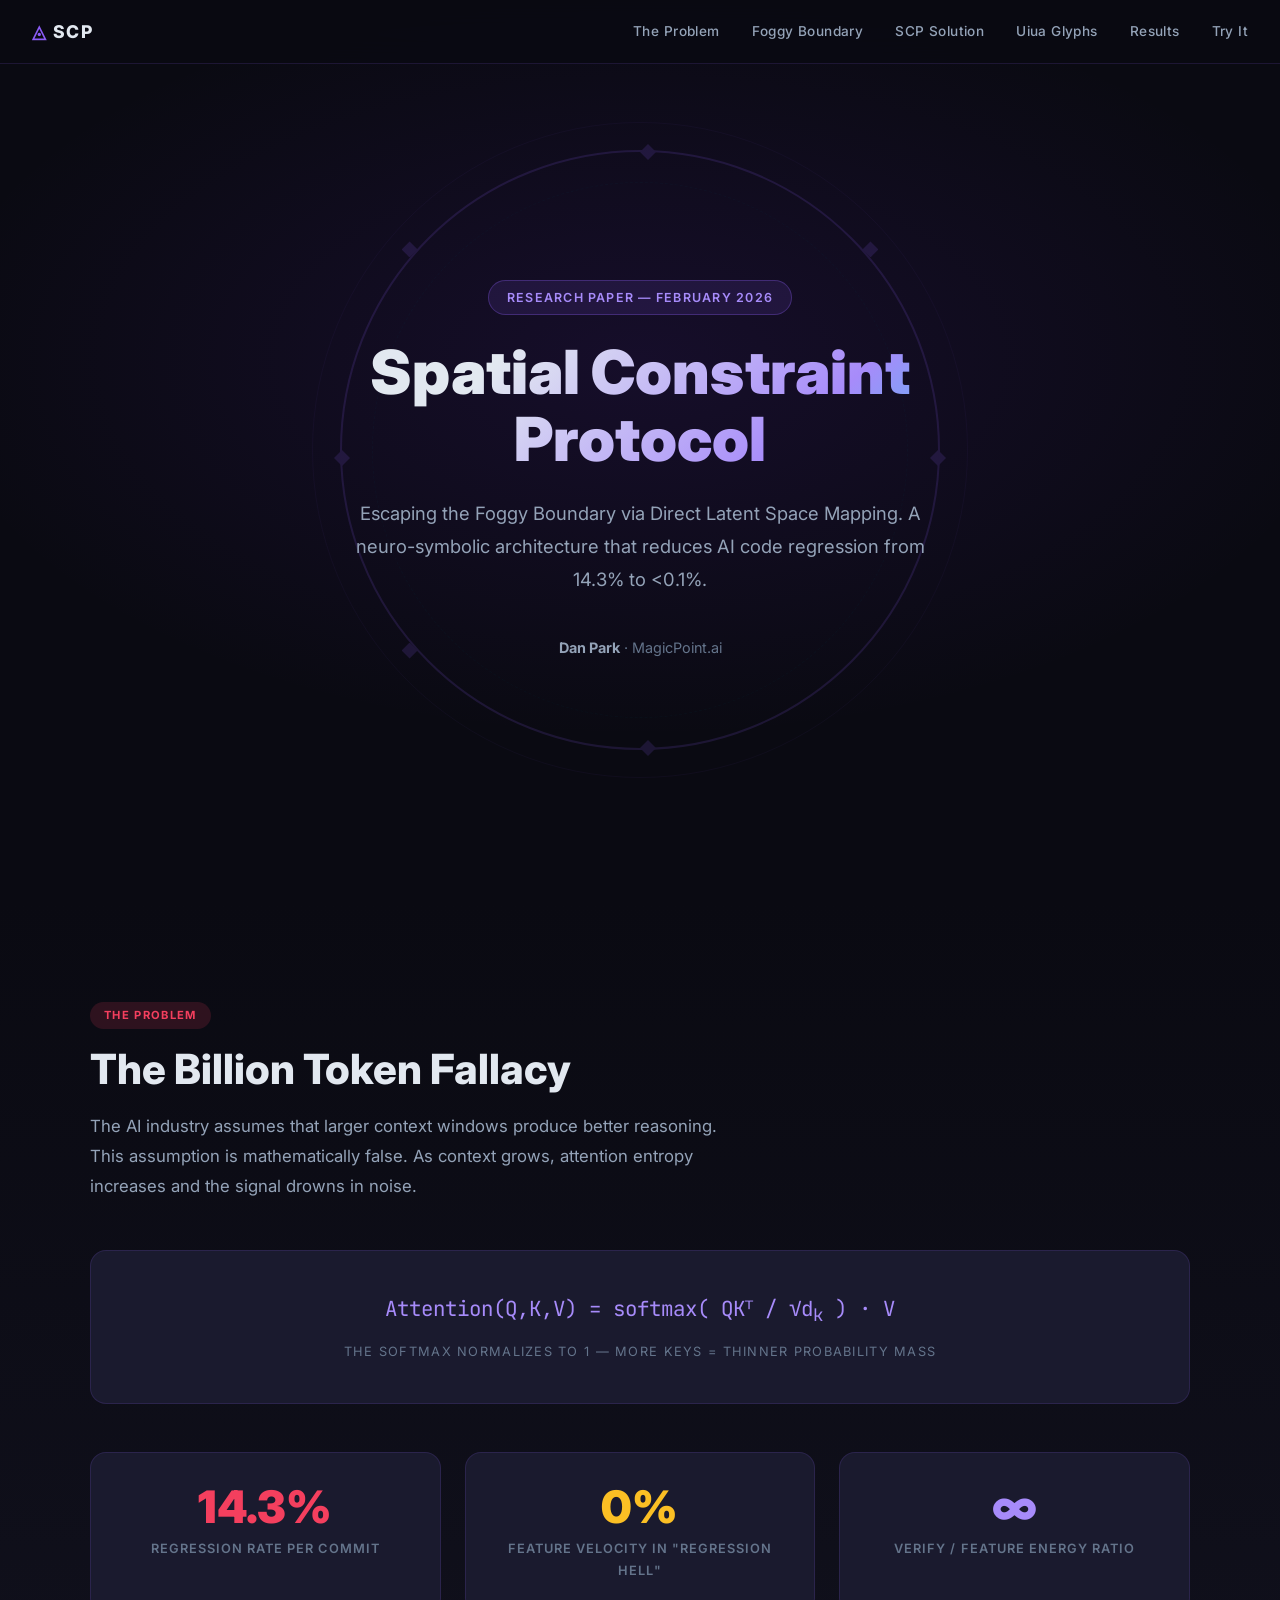
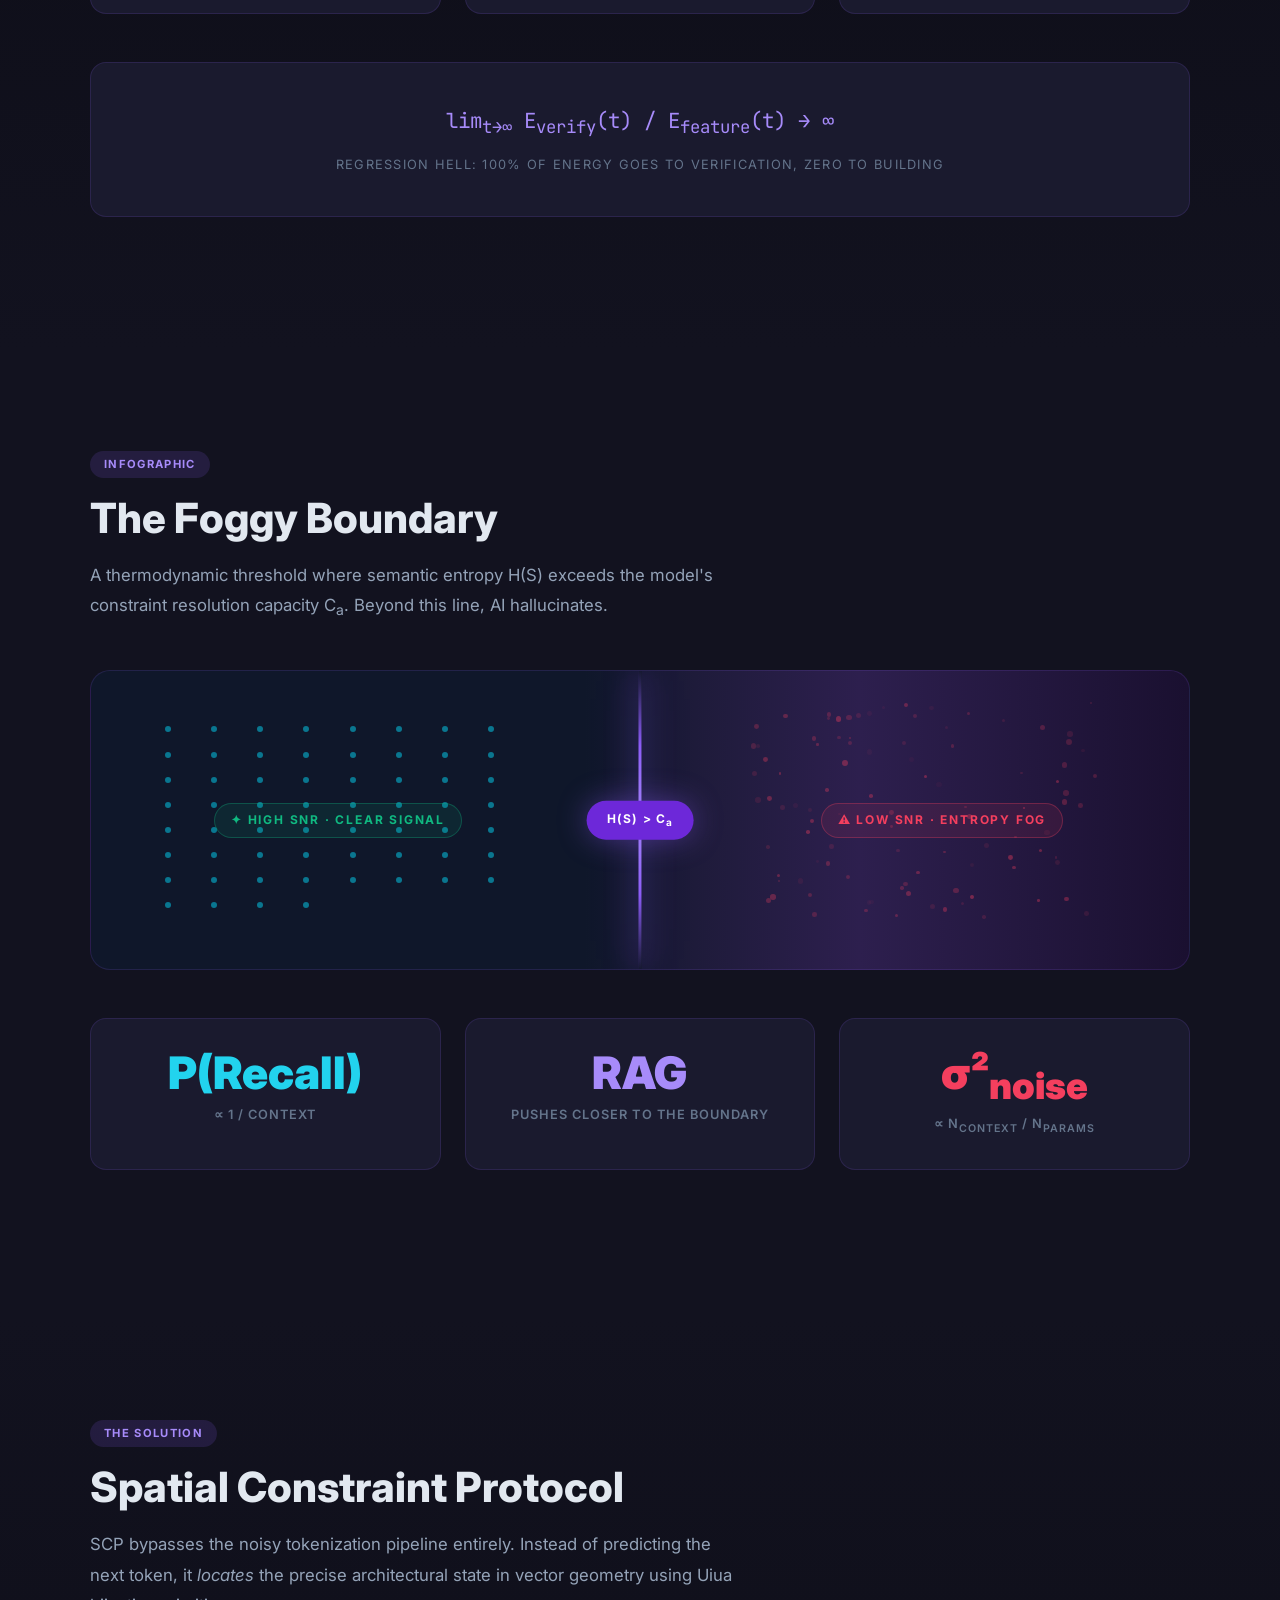
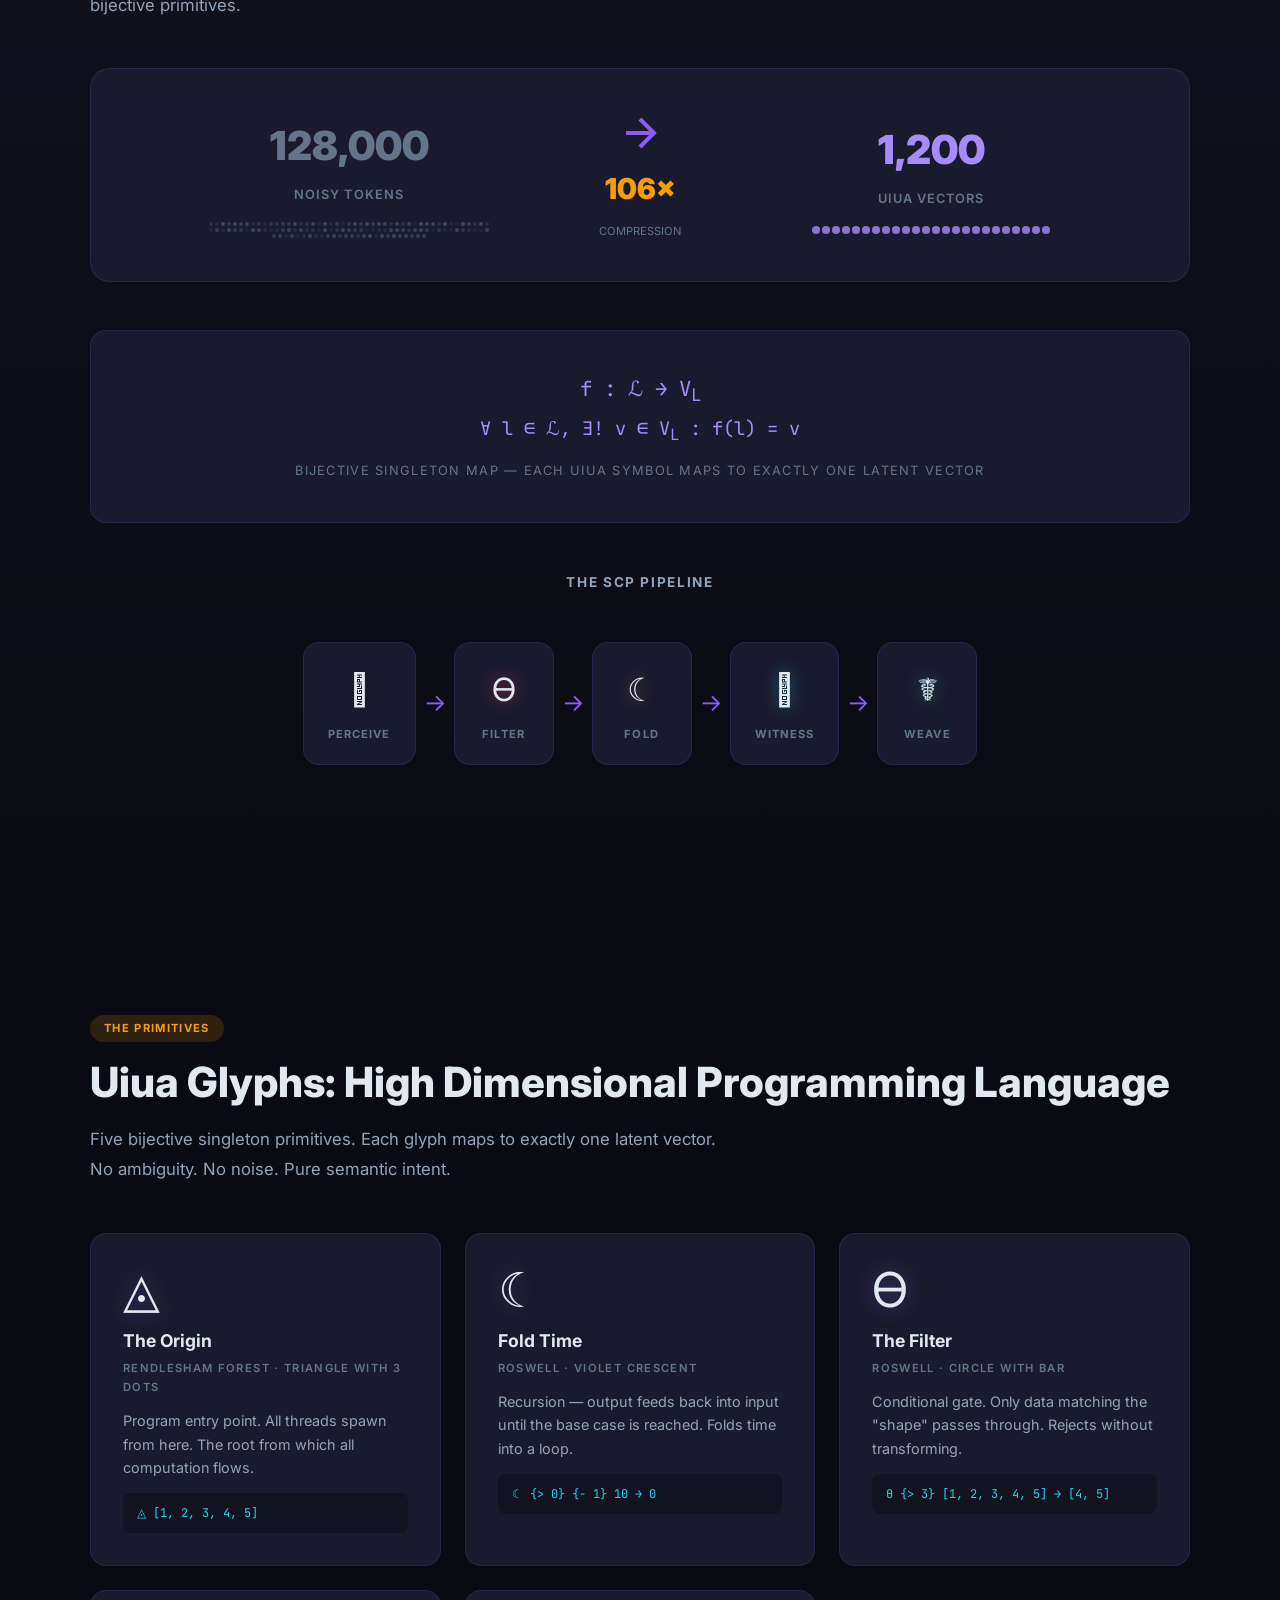
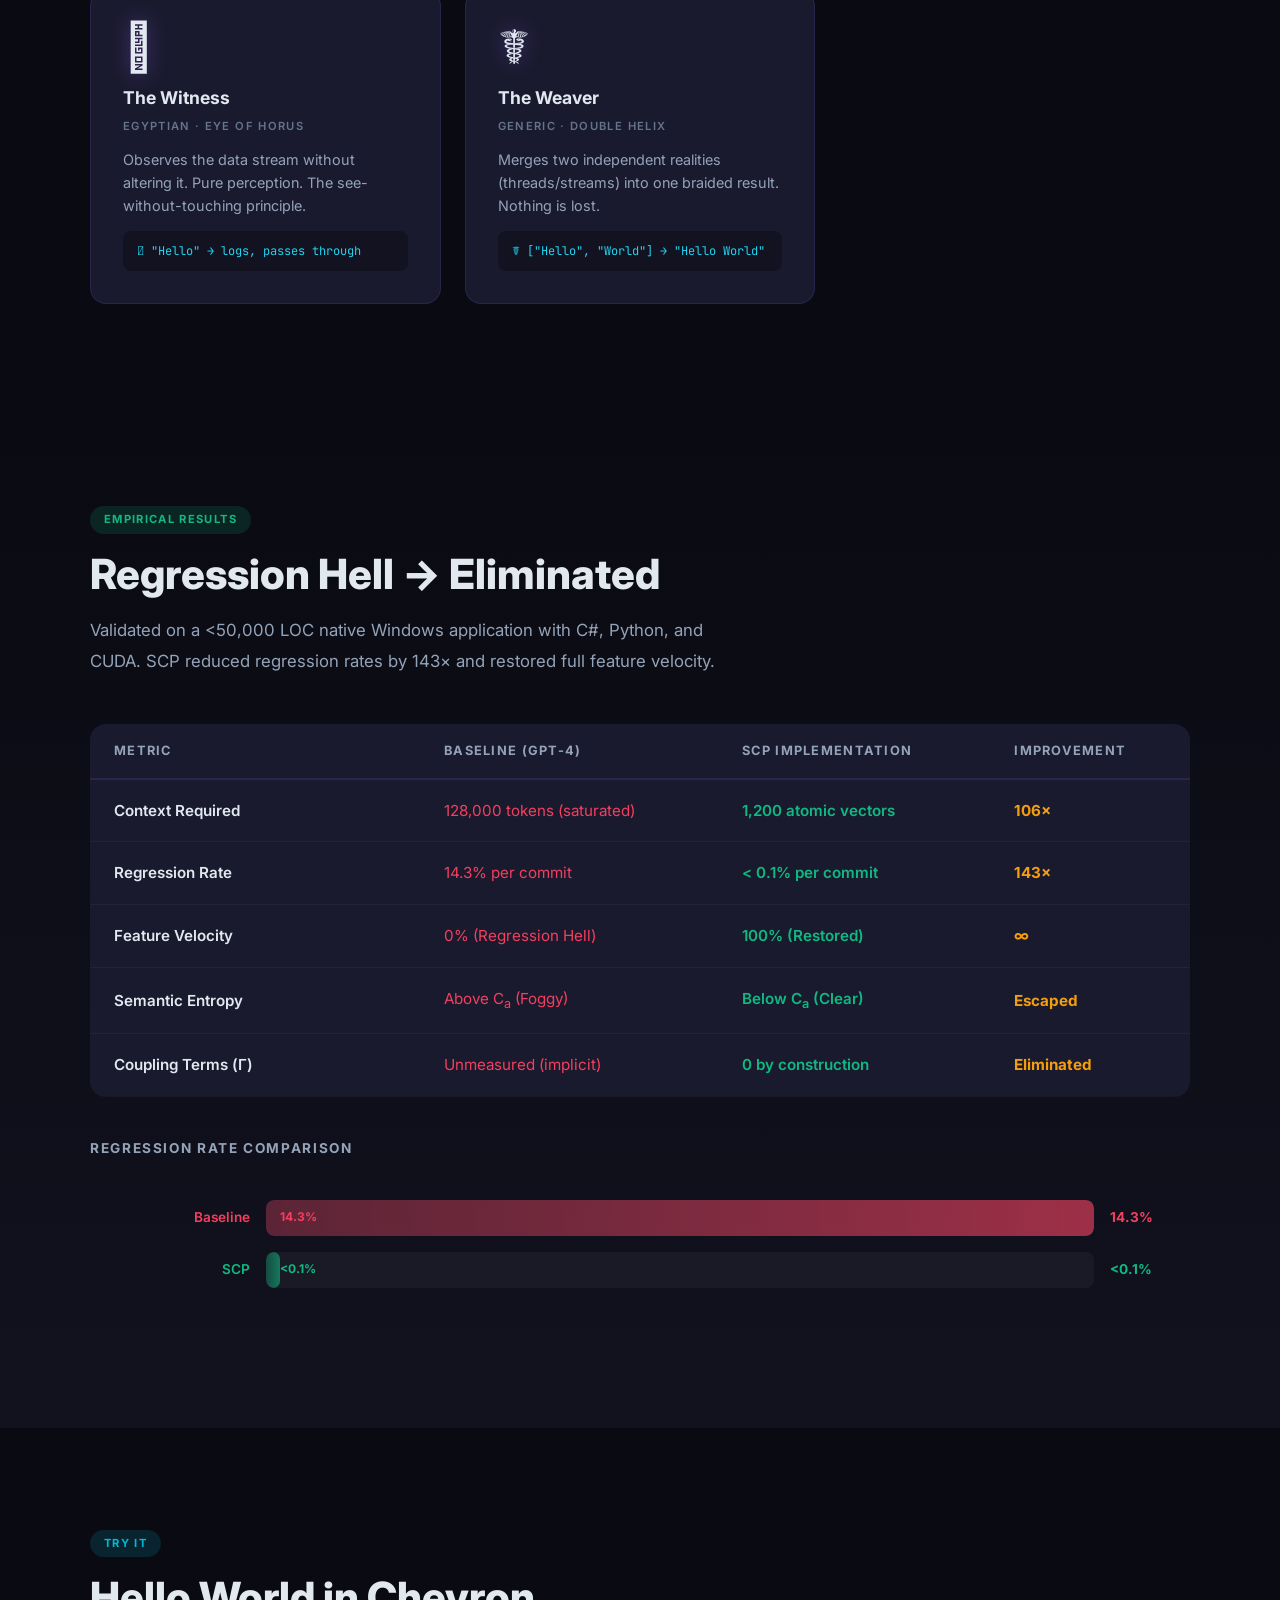
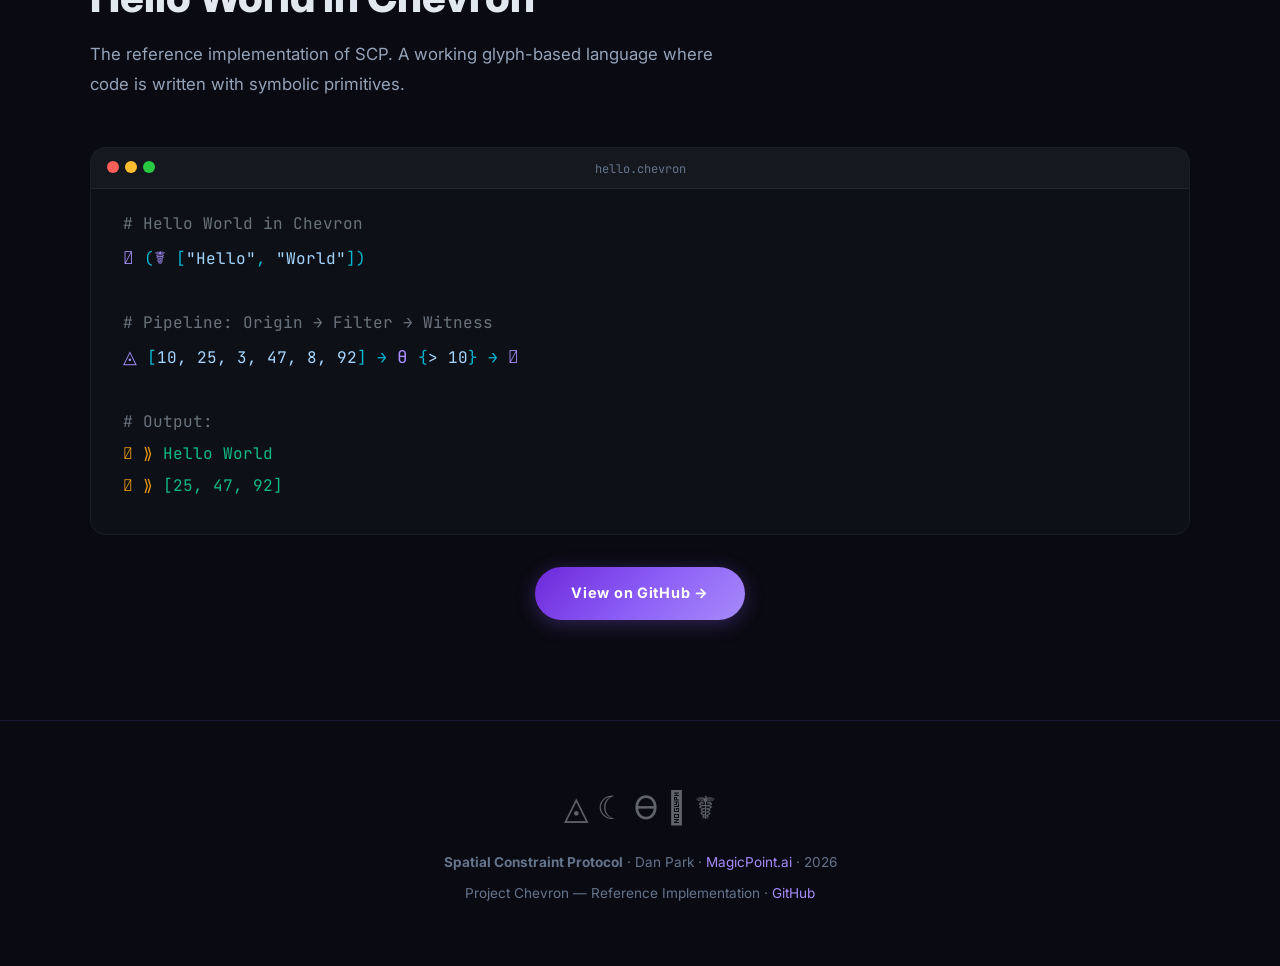
==== commit dc119a69: "Rename to High Dimensional Programming Language" ====
--- a/index.html
+++ b/index.html
@@ -1273,7 +1273,7 @@
         <div class="container">
             <div class="animate-on-scroll">
                 <div class="section-badge">The Primitives</div>
-                <h2 class="section-title">Uiua Glyphs: The Alien Language</h2>
+                <h2 class="section-title">Uiua Glyphs: High Dimensional Programming Language</h2>
                 <p class="section-subtitle">
                     Five bijective singleton primitives. Each glyph maps to exactly one latent vector.
                     No ambiguity. No noise. Pure semantic intent.
@@ -1423,7 +1423,8 @@
                     <div><span class="glyph">𓂀</span> <span class="operator">(</span><span class="glyph">☤</span> <span
                             class="operator">[</span><span class="string">"Hello"</span><span class="operator">,</span>
                         <span class="string">"World"</span><span class="operator">]</span><span
-                            class="operator">)</span></div>
+                            class="operator">)</span>
+                    </div>
                     <br>
                     <div><span class="comment"># Pipeline: Origin → Filter → Witness</span></div>
                     <div><span class="glyph">◬</span> <span class="operator">[</span><span class="string">10, 25, 3, 47,
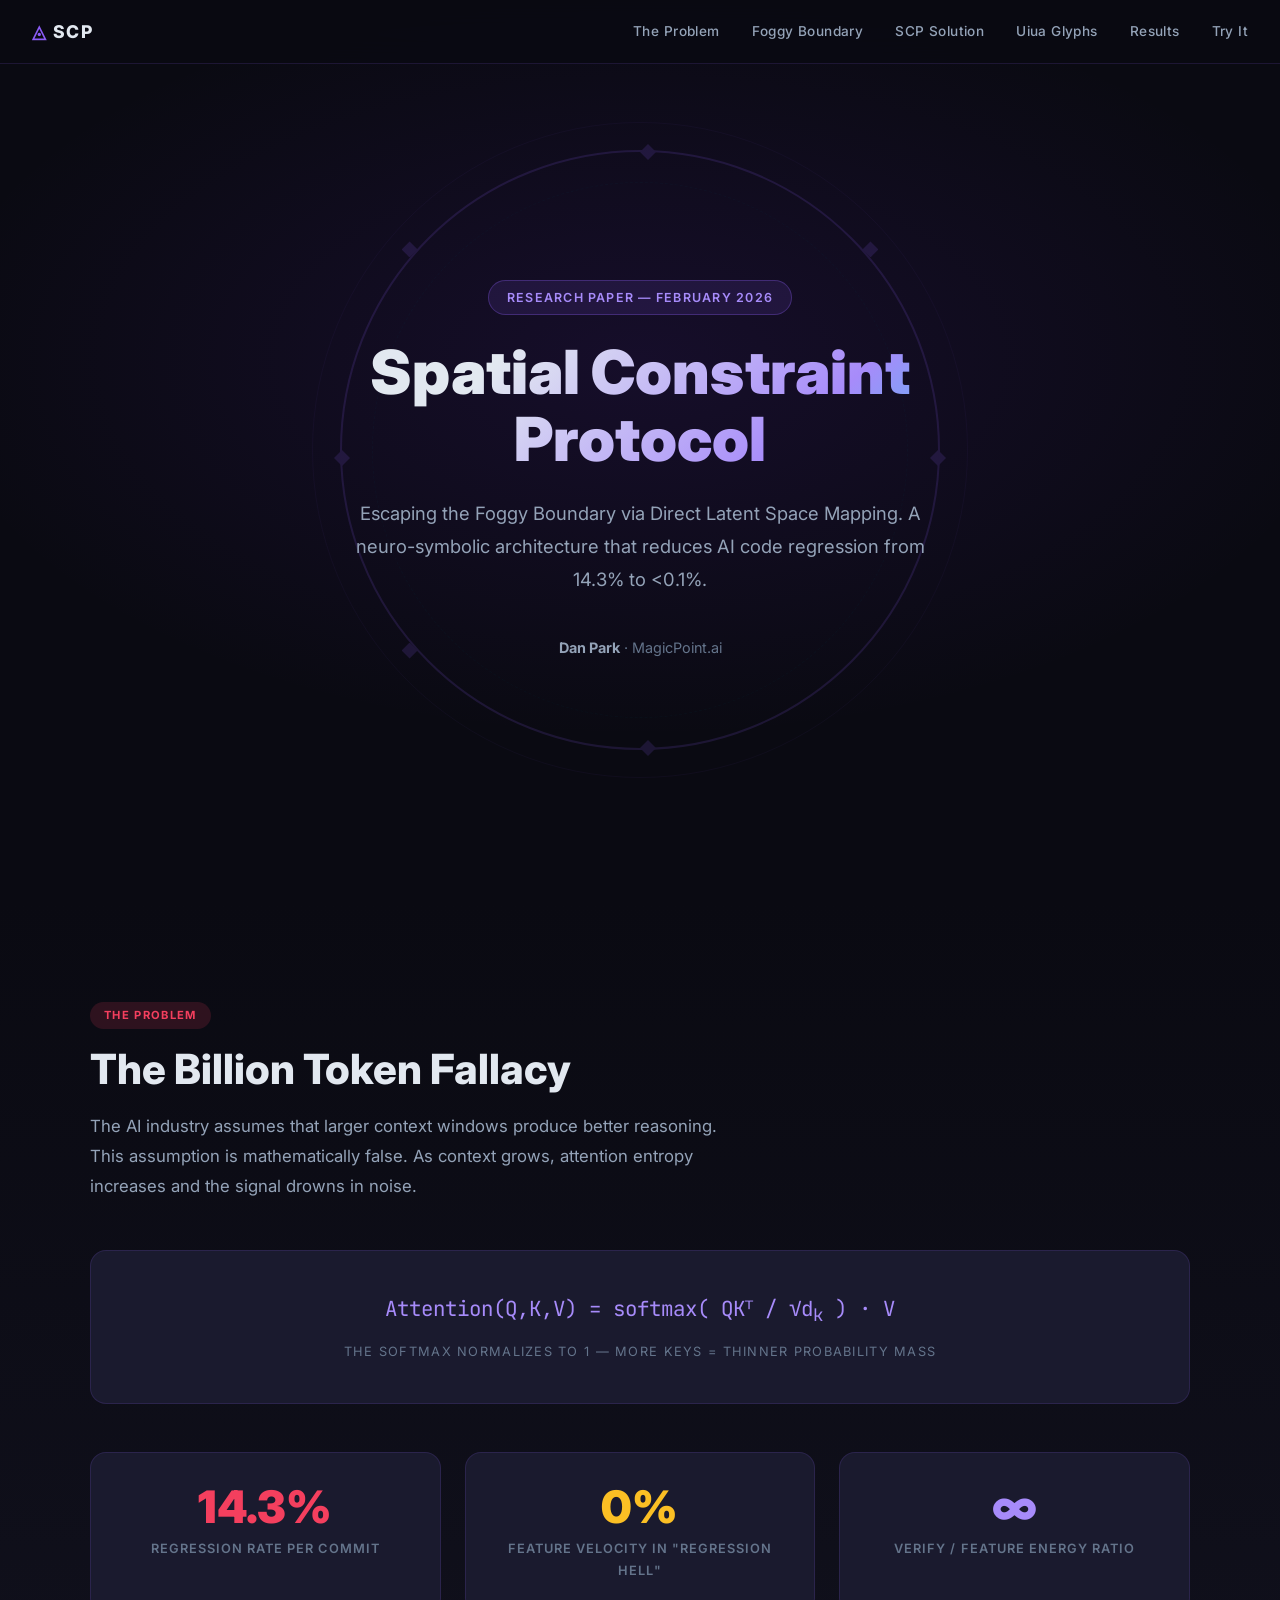
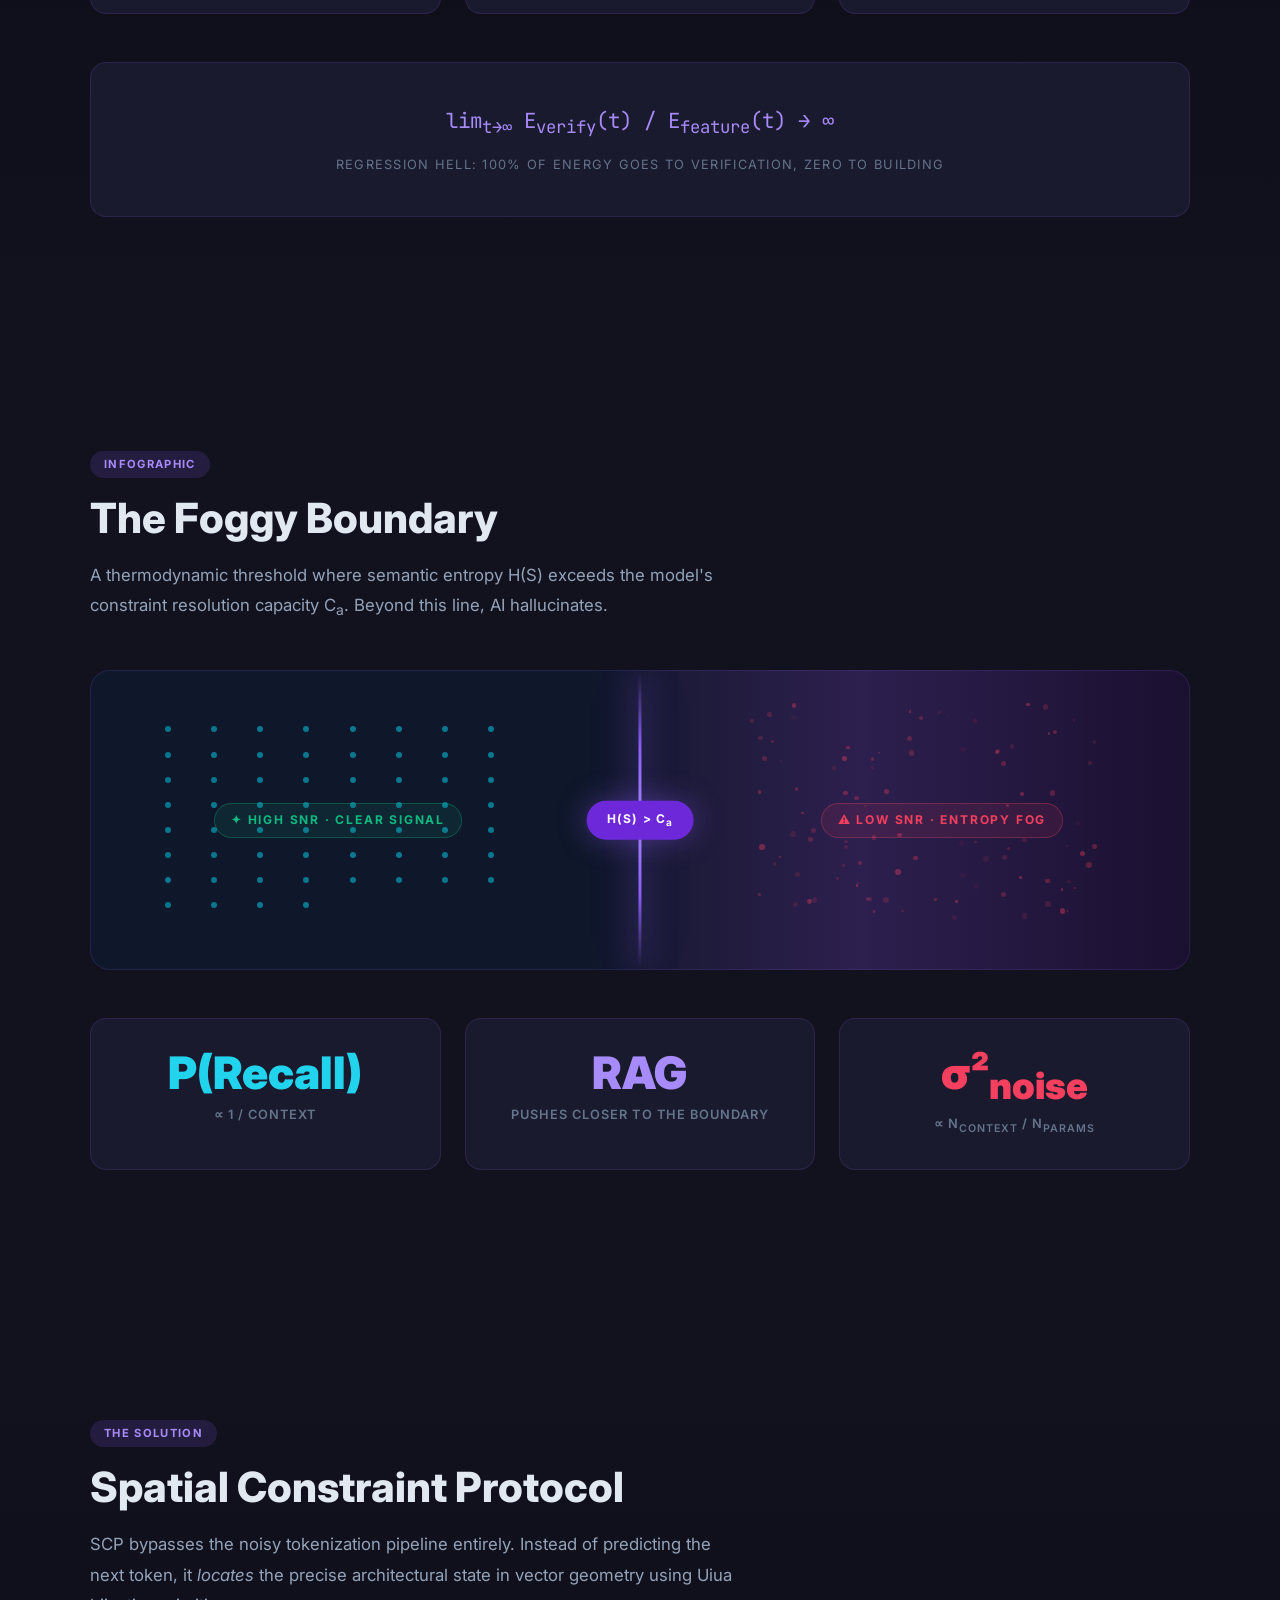
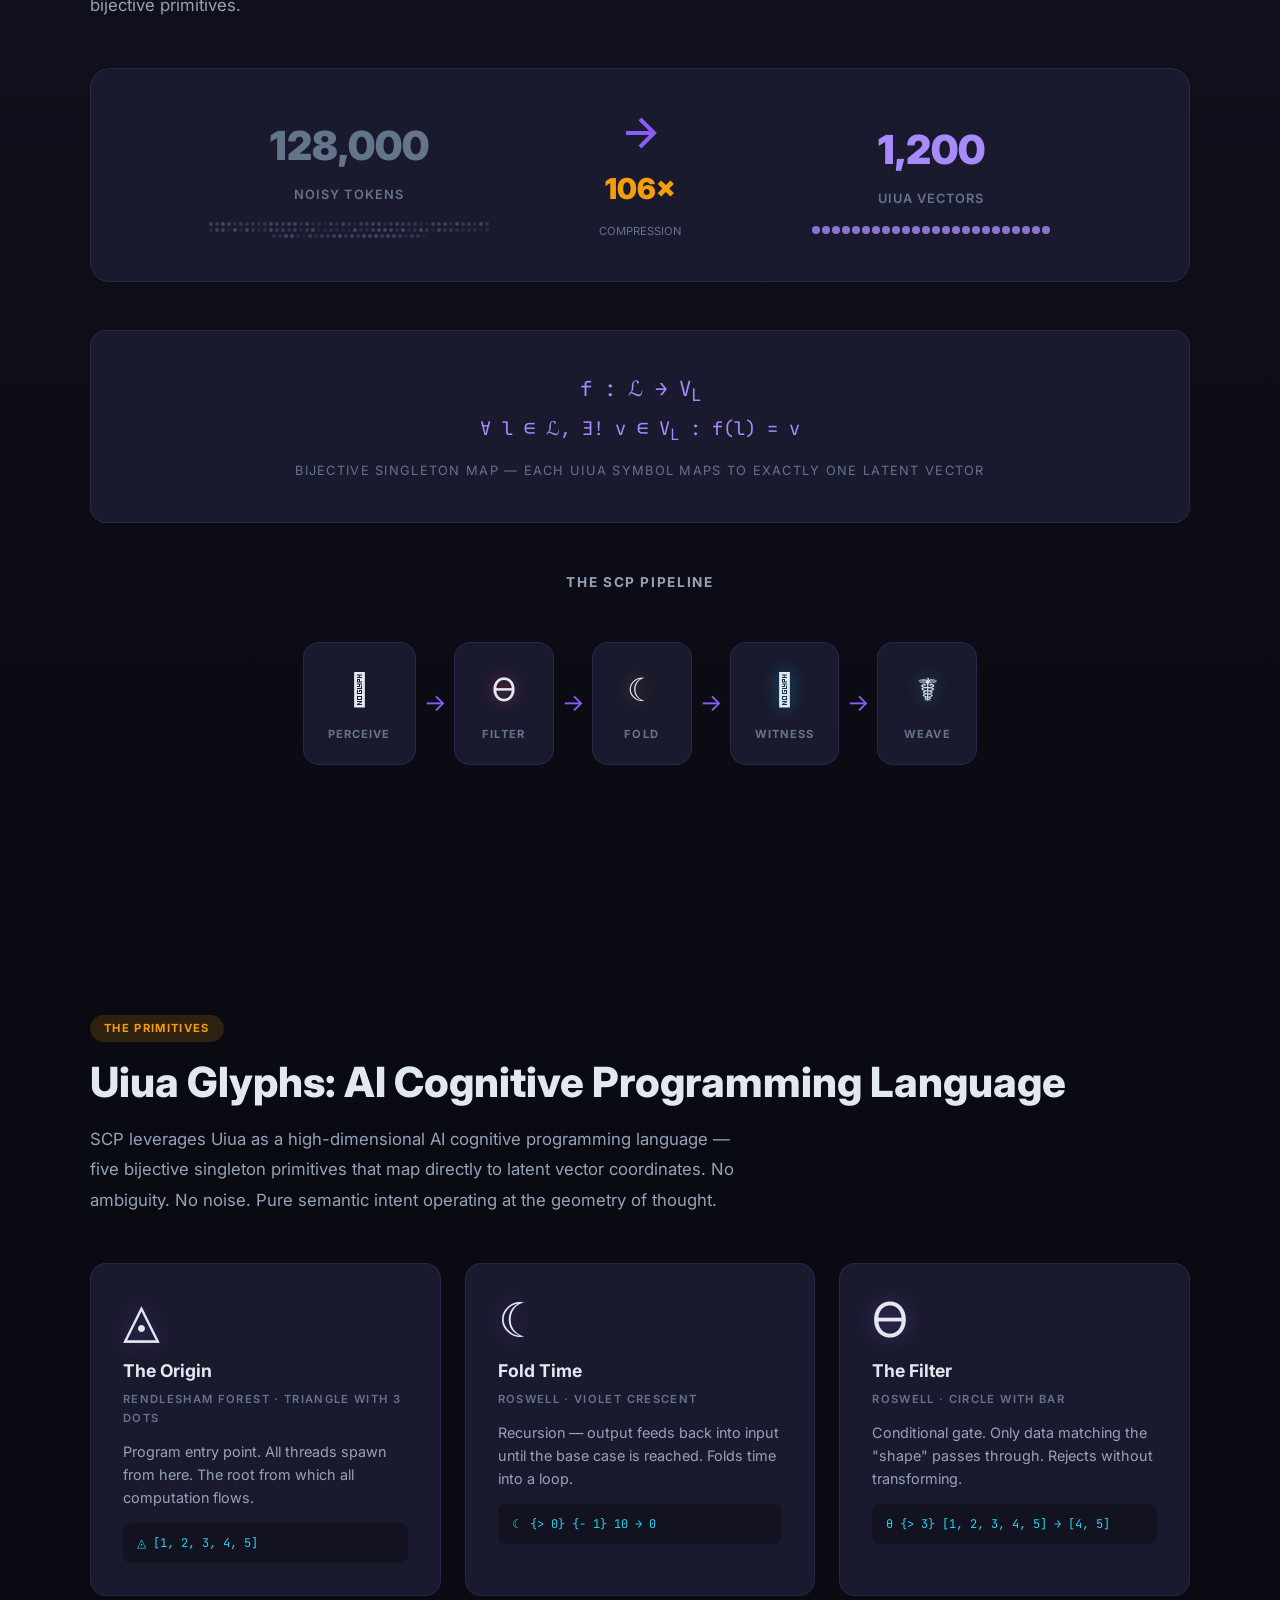
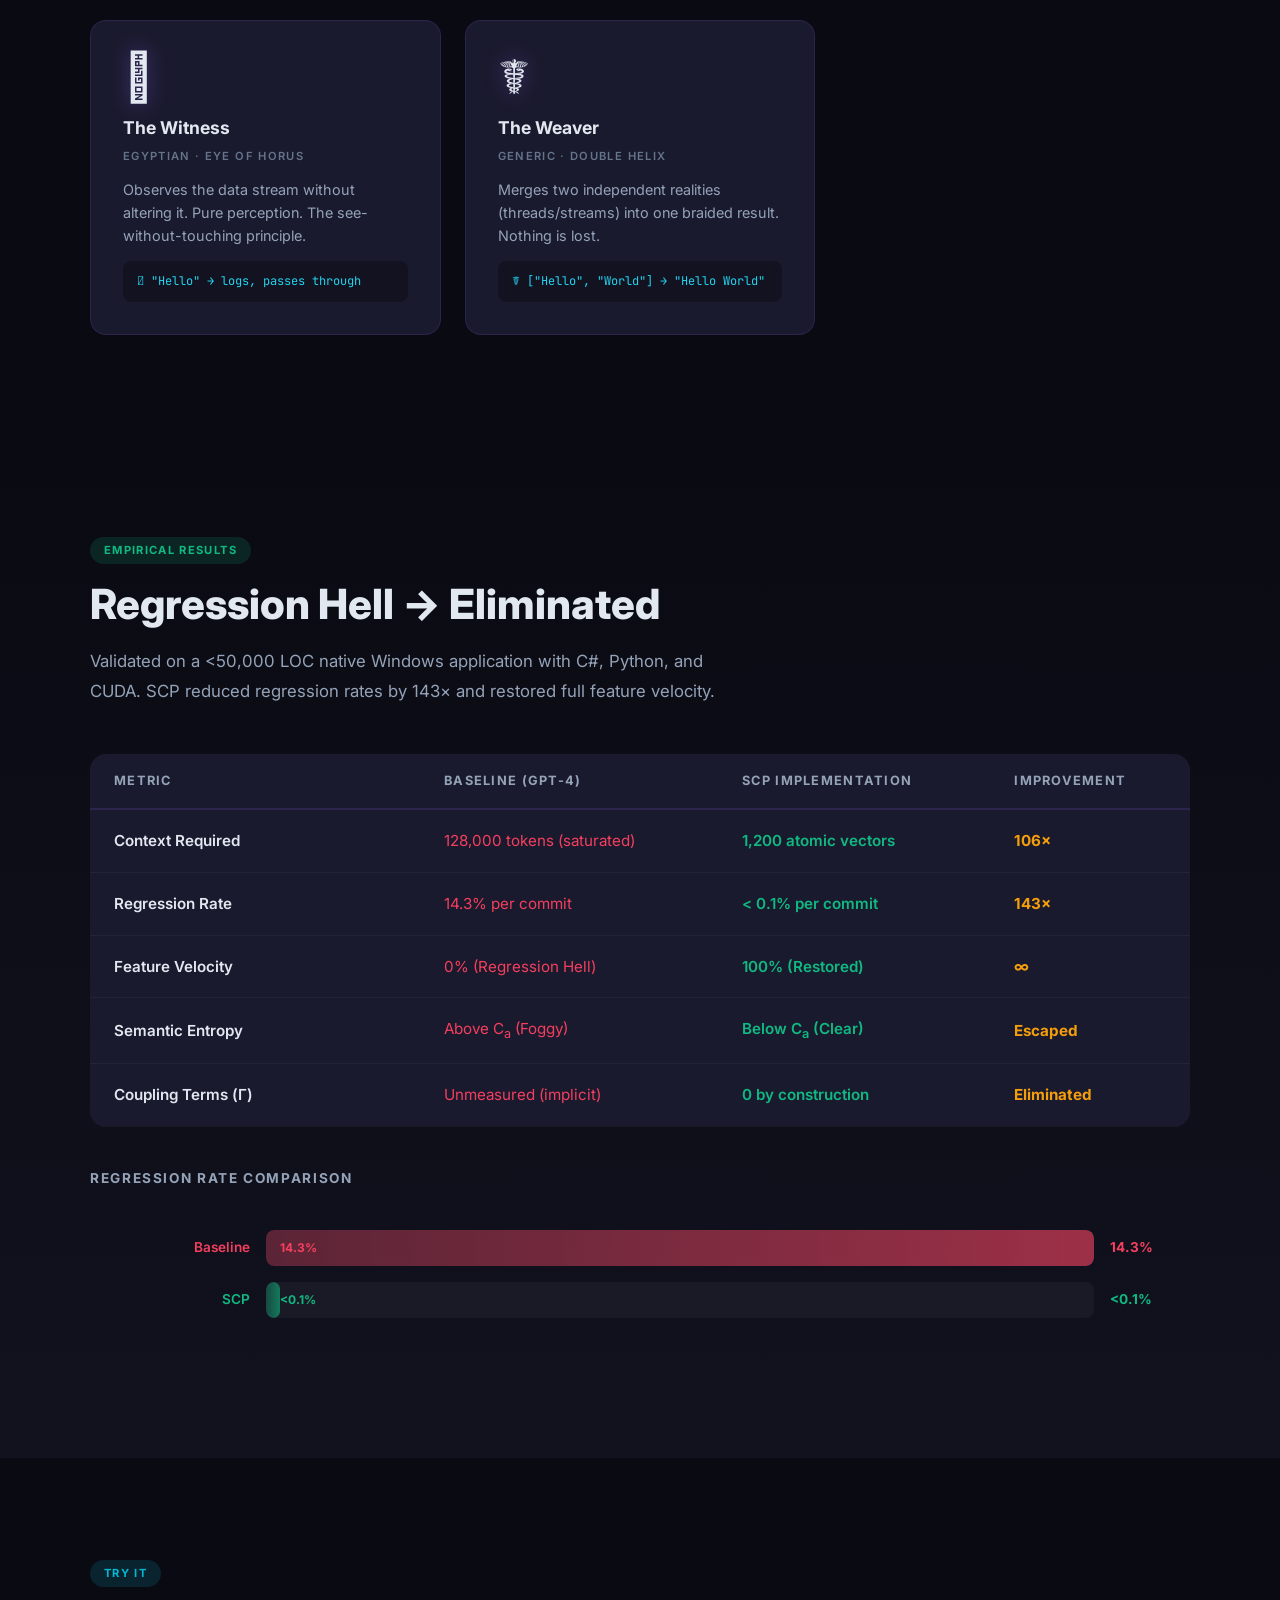
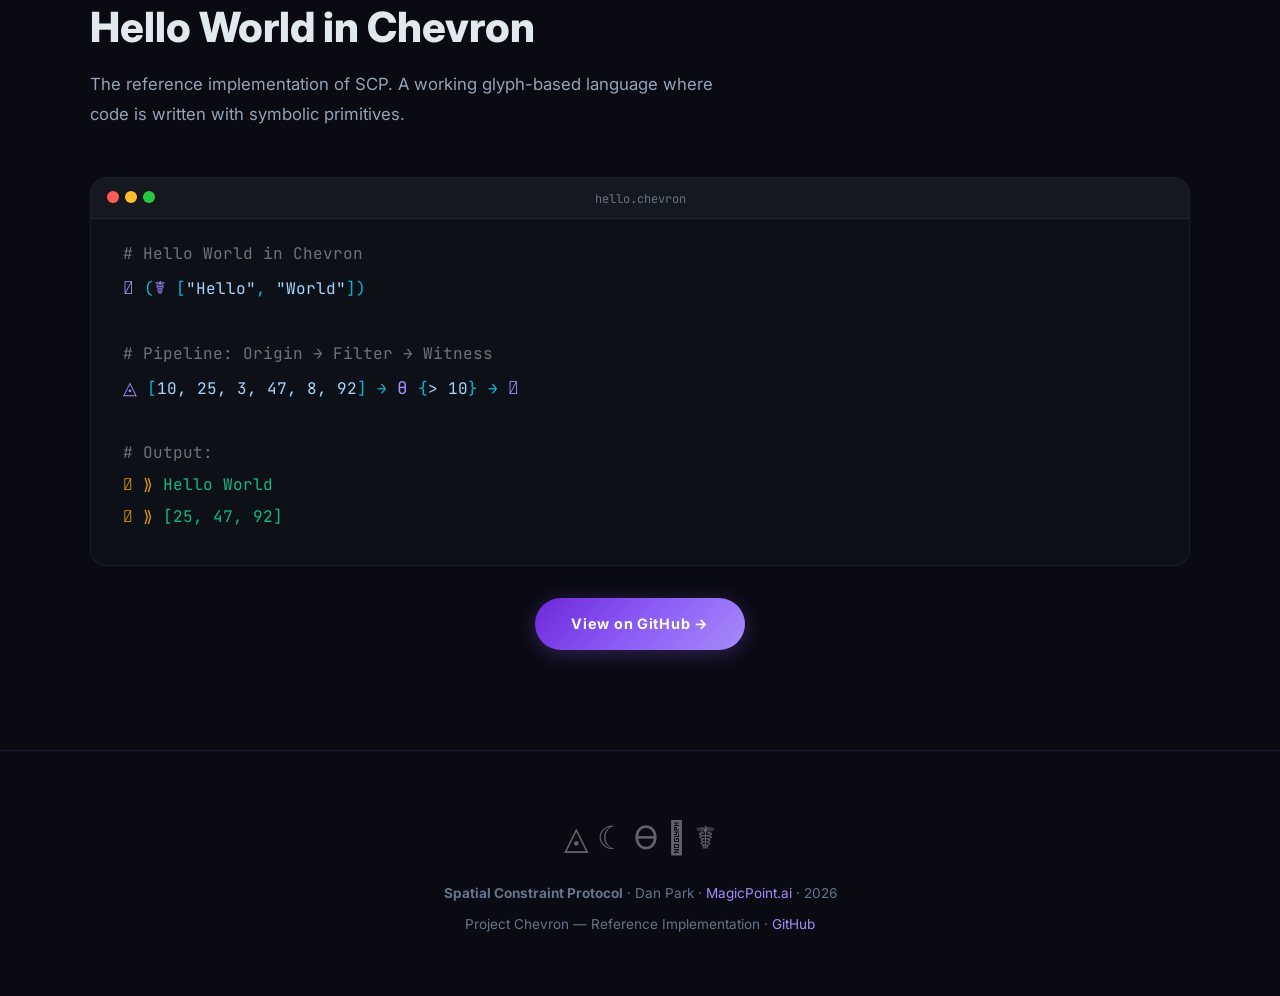
==== commit 93f4696a: "Update to AI Cognitive Programming Language" ====
--- a/index.html
+++ b/index.html
@@ -1273,10 +1273,11 @@
         <div class="container">
             <div class="animate-on-scroll">
                 <div class="section-badge">The Primitives</div>
-                <h2 class="section-title">Uiua Glyphs: High Dimensional Programming Language</h2>
+                <h2 class="section-title">Uiua Glyphs: AI Cognitive Programming Language</h2>
                 <p class="section-subtitle">
-                    Five bijective singleton primitives. Each glyph maps to exactly one latent vector.
-                    No ambiguity. No noise. Pure semantic intent.
+                    SCP leverages Uiua as a high-dimensional AI cognitive programming language — five bijective
+                    singleton primitives that map directly to latent vector coordinates.
+                    No ambiguity. No noise. Pure semantic intent operating at the geometry of thought.
                 </p>
             </div>
 
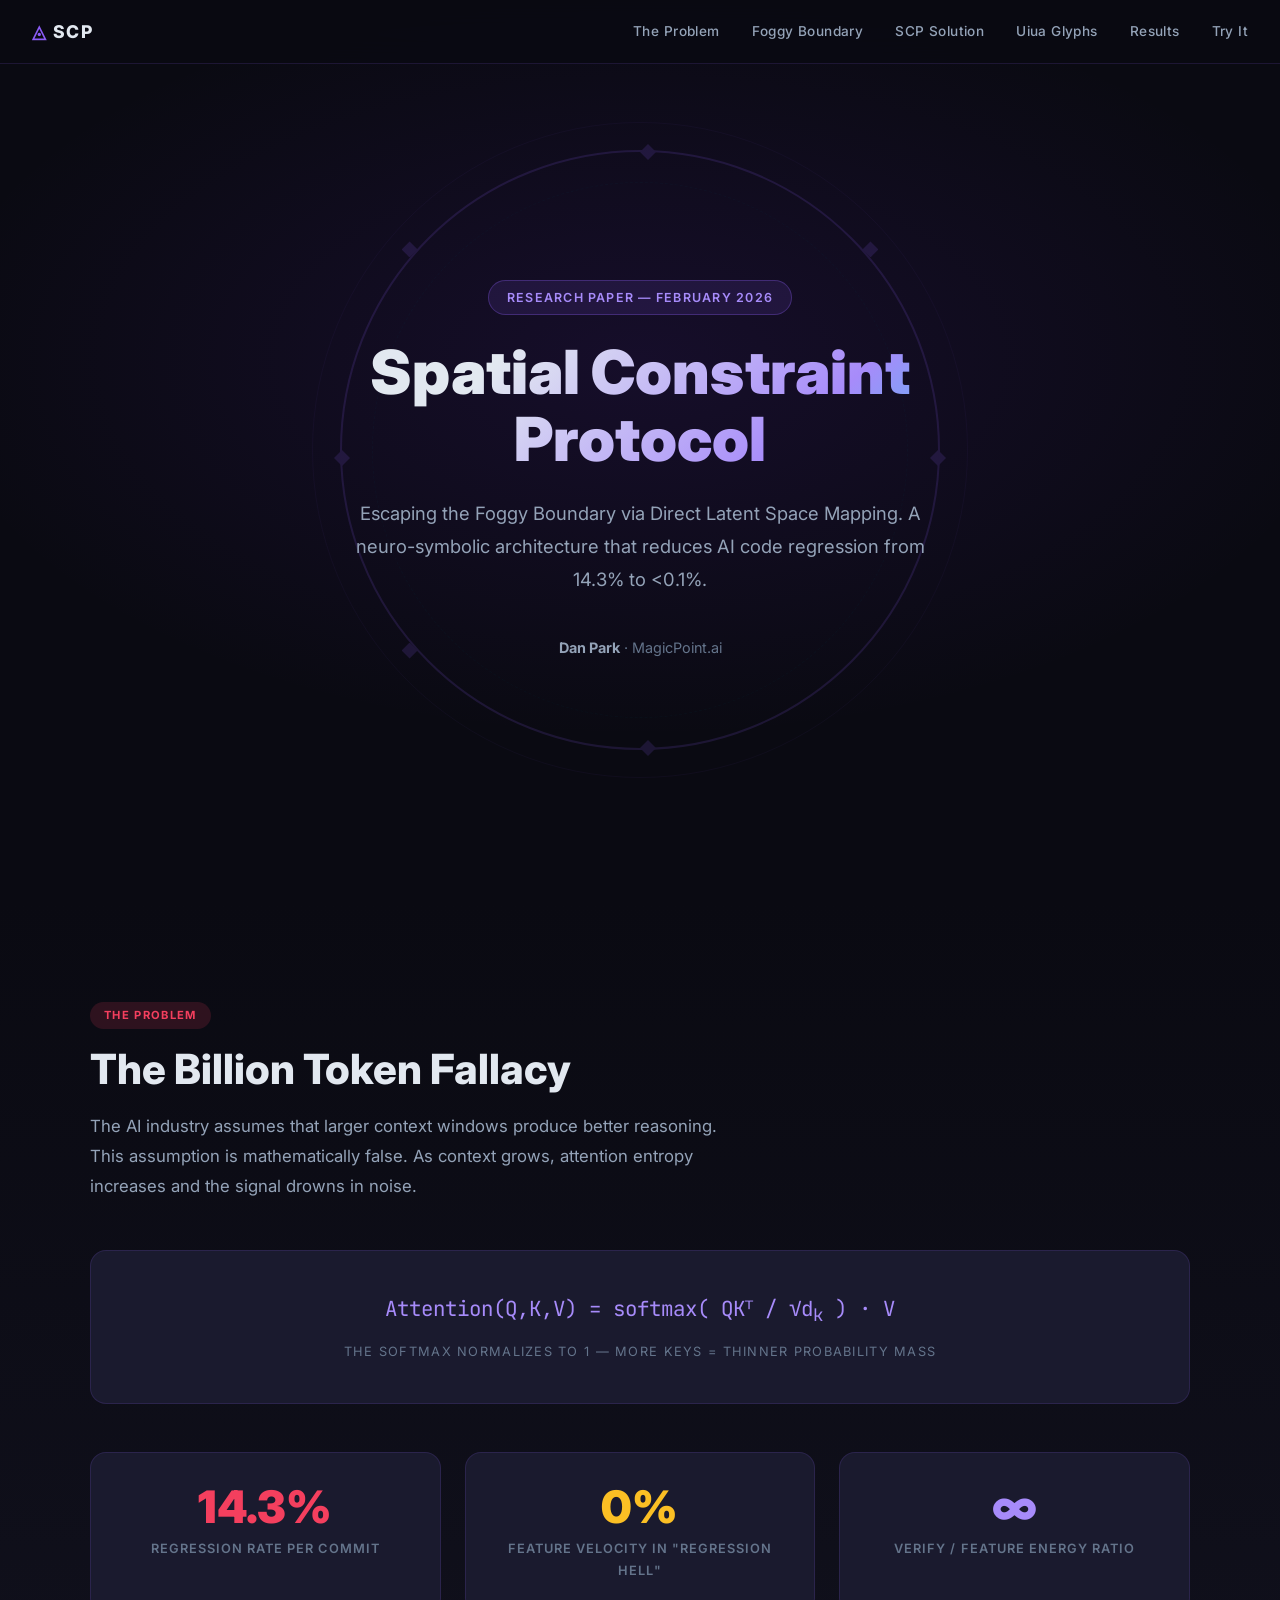
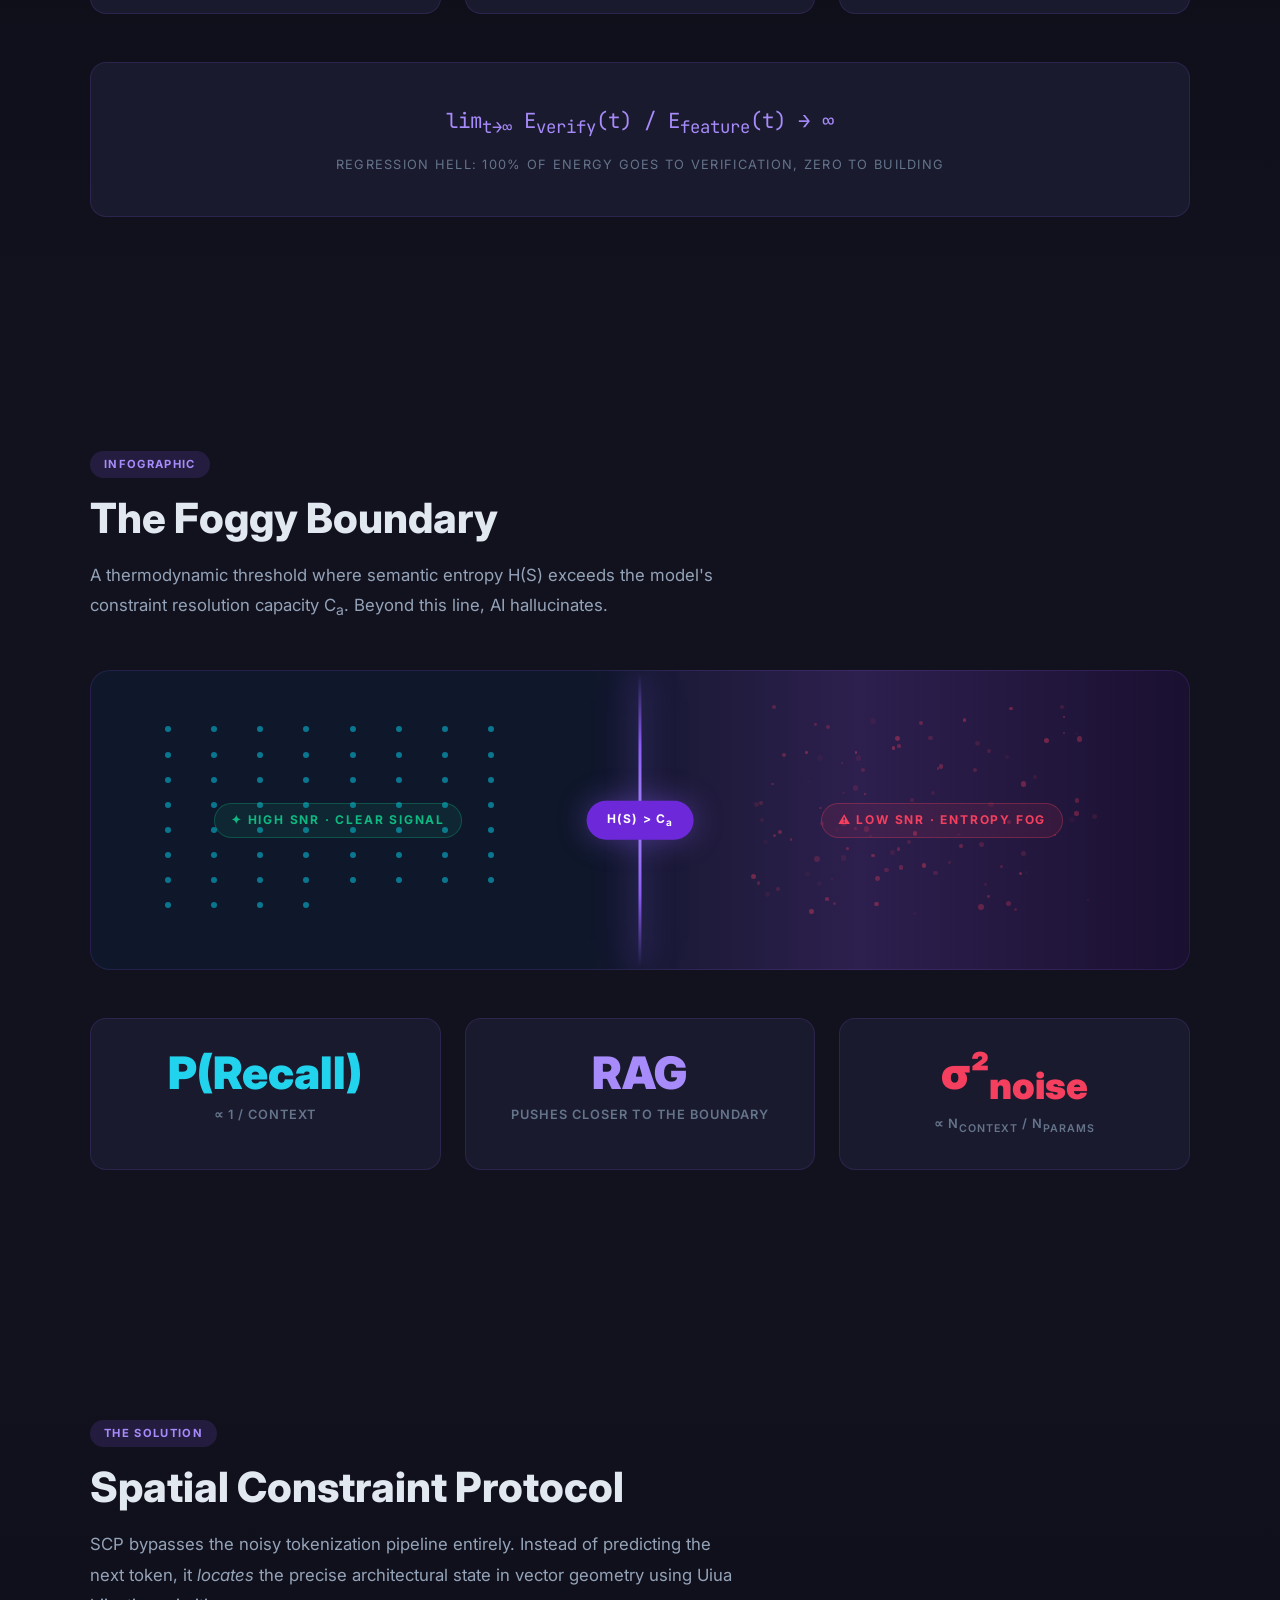
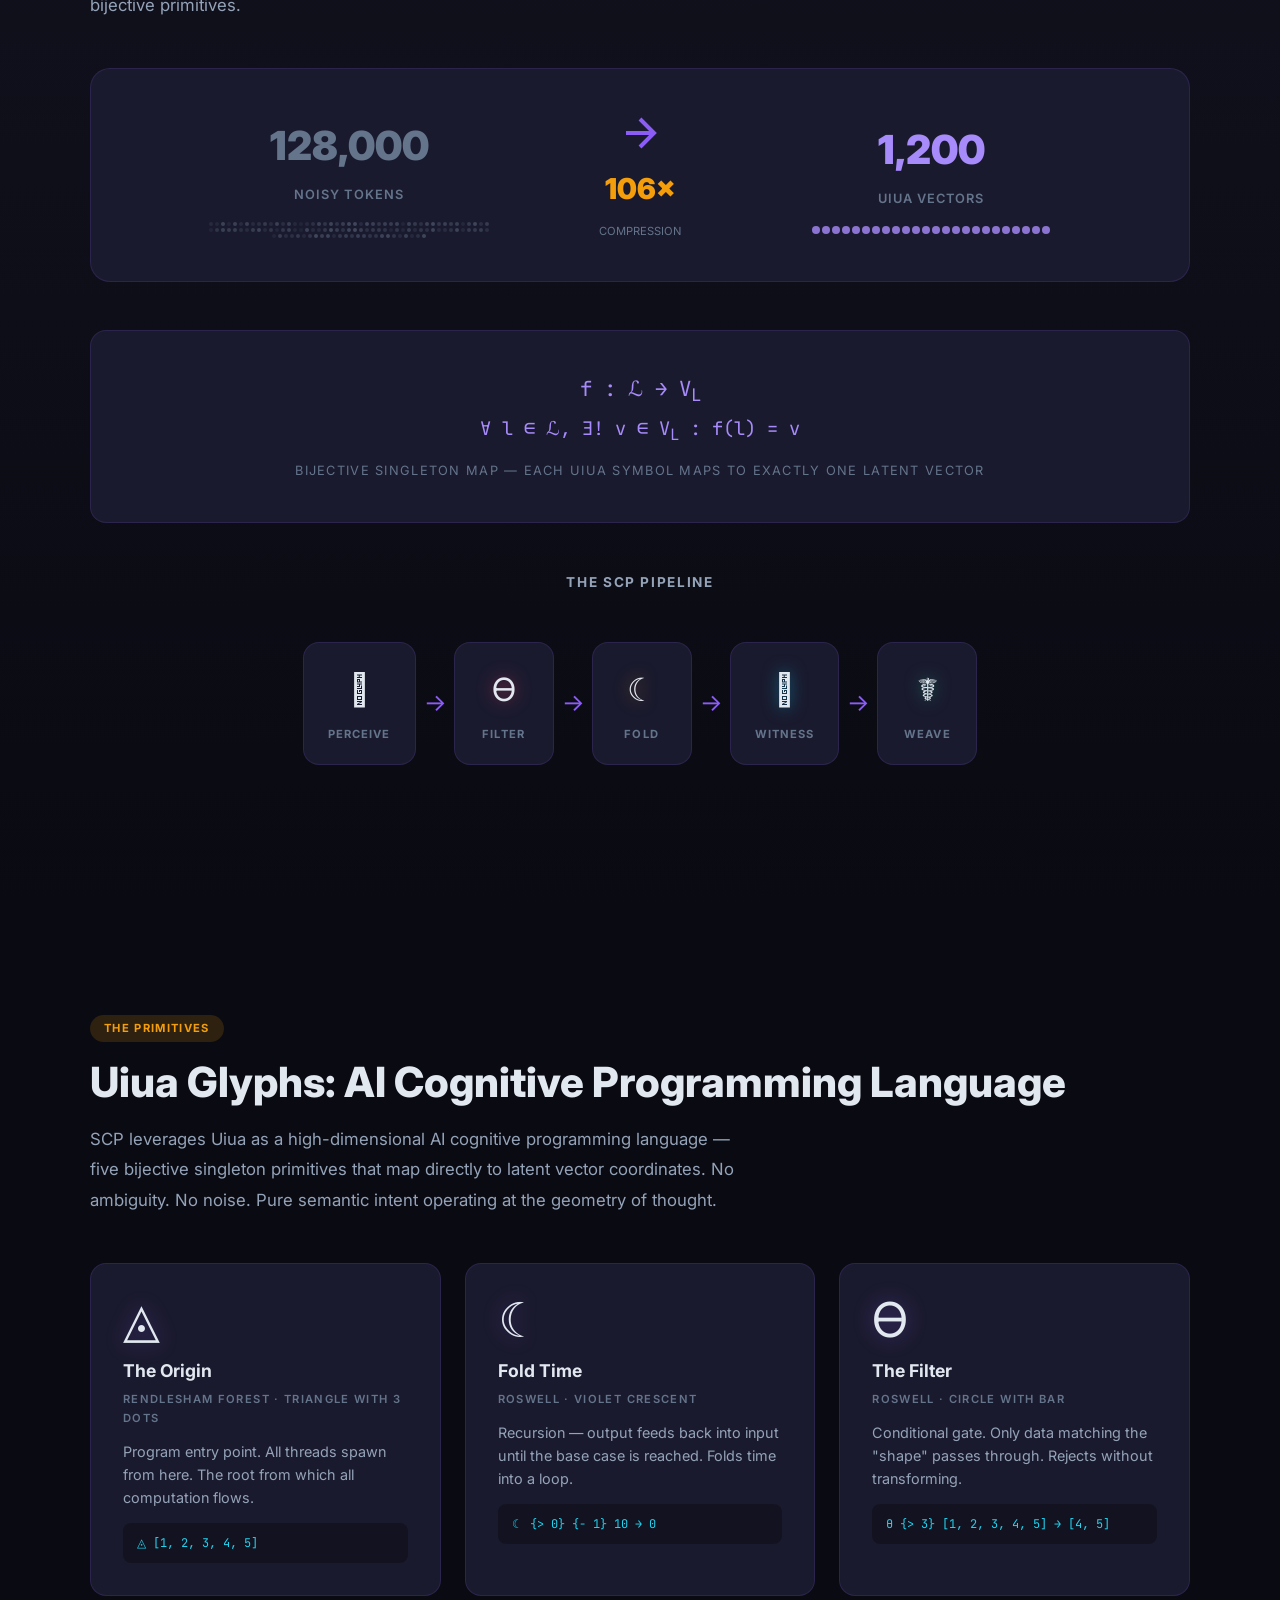
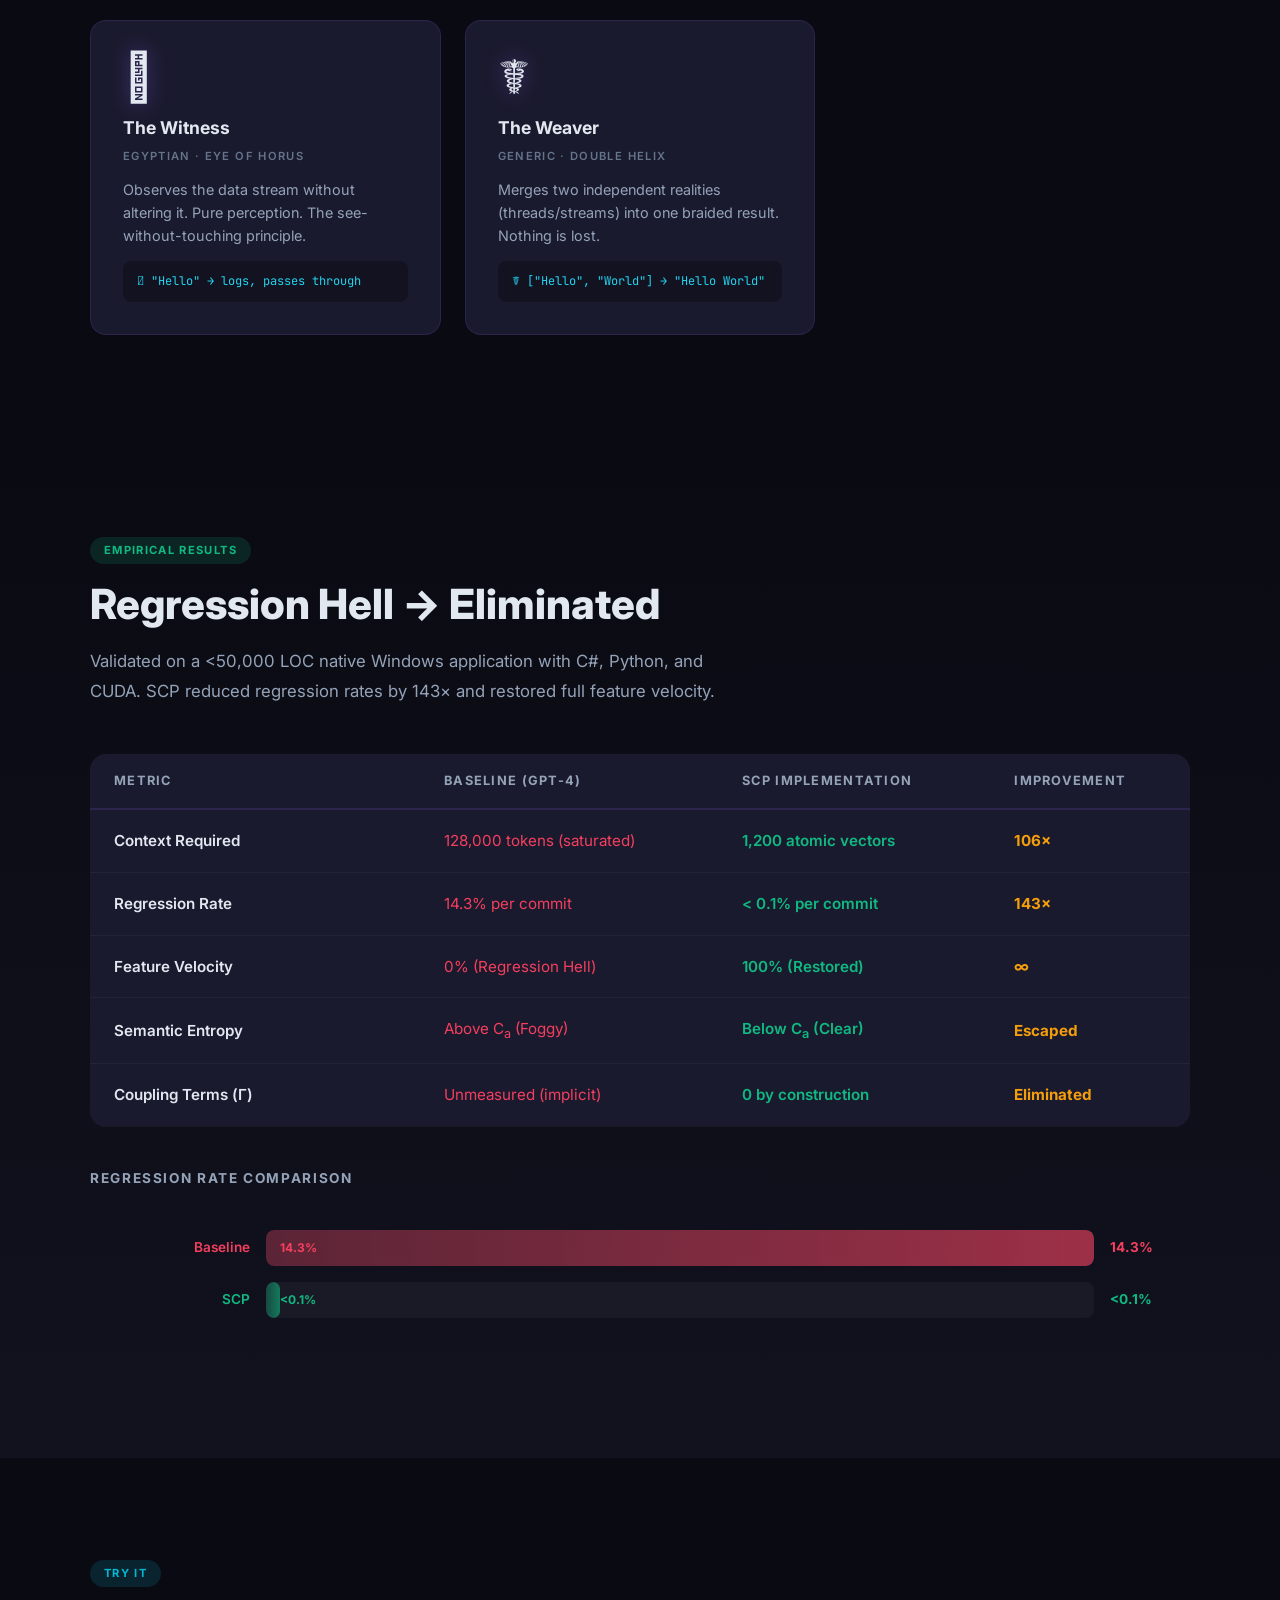
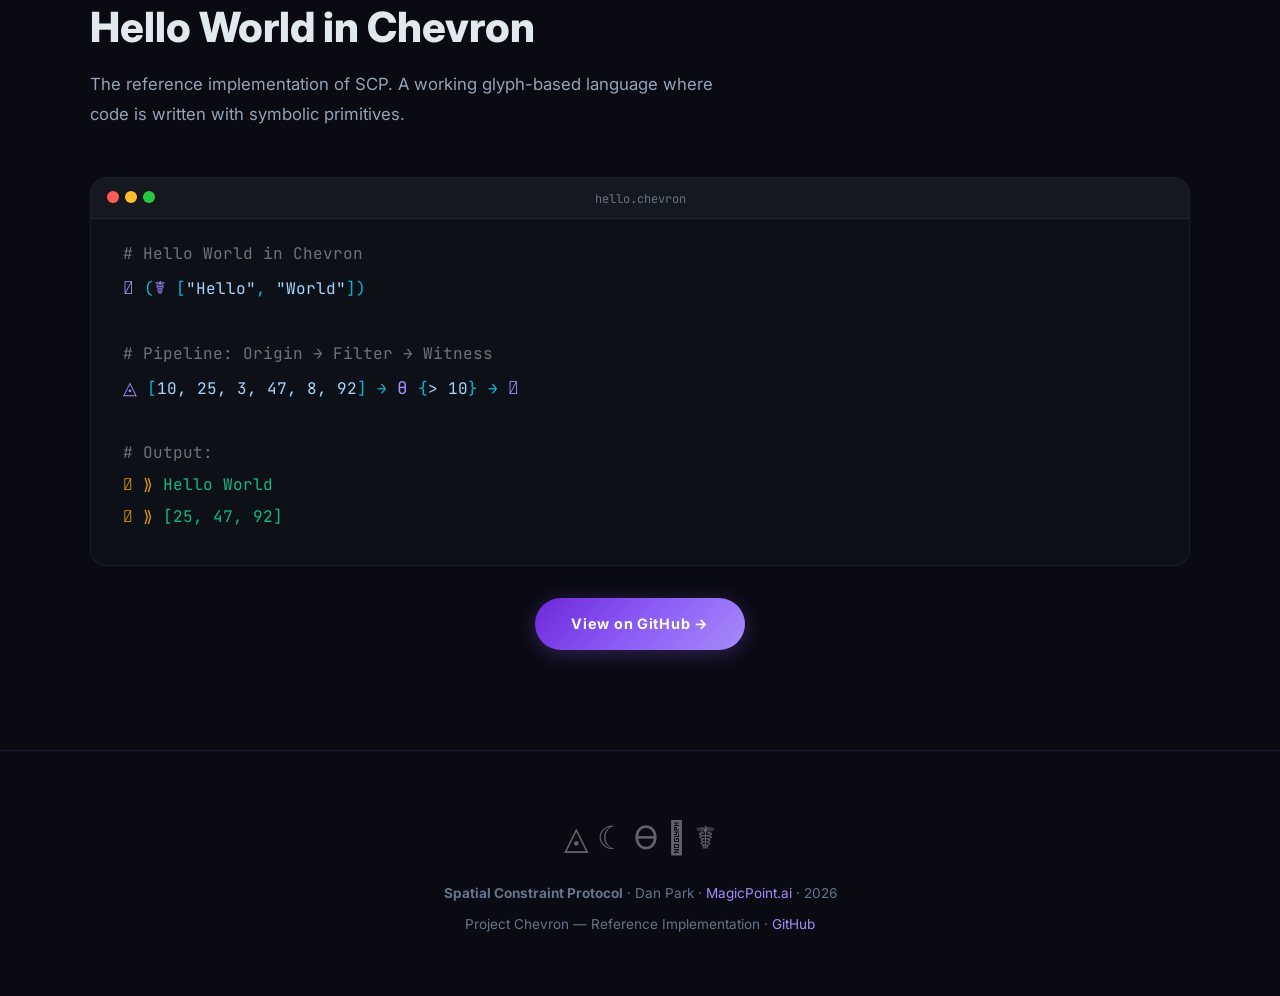
==== commit 67a8b58a: "Add comprehensive README, update GitHub links to Project-Chevron" ====
--- a/index.html
+++ b/index.html
@@ -1441,7 +1441,7 @@
             </div>
 
             <div style="text-align: center; margin-top: 2rem;" class="animate-on-scroll">
-                <a href="https://github.com/dparksports/chevron" target="_blank" style="display: inline-block; padding: 14px 36px; border-radius: 50px;
+                <a href="https://github.com/dparksports/Project-Chevron" target="_blank" style="display: inline-block; padding: 14px 36px; border-radius: 50px;
                       background: var(--gradient-violet); color: white; text-decoration: none;
                       font-weight: 700; font-size: 0.9rem; letter-spacing: 0.05em;
                       transition: all 0.3s; box-shadow: 0 4px 20px rgba(139, 92, 246, 0.3);">
@@ -1458,7 +1458,7 @@
             <strong>Spatial Constraint Protocol</strong> · Dan Park · <a href="https://magicpoint.ai">MagicPoint.ai</a>
             · 2026<br>
             <span style="margin-top: 8px; display: inline-block;">Project Chevron — Reference Implementation · <a
-                    href="https://github.com/dparksports/chevron">GitHub</a></span>
+                    href="https://github.com/dparksports/Project-Chevron">GitHub</a></span>
         </p>
     </footer>
 
